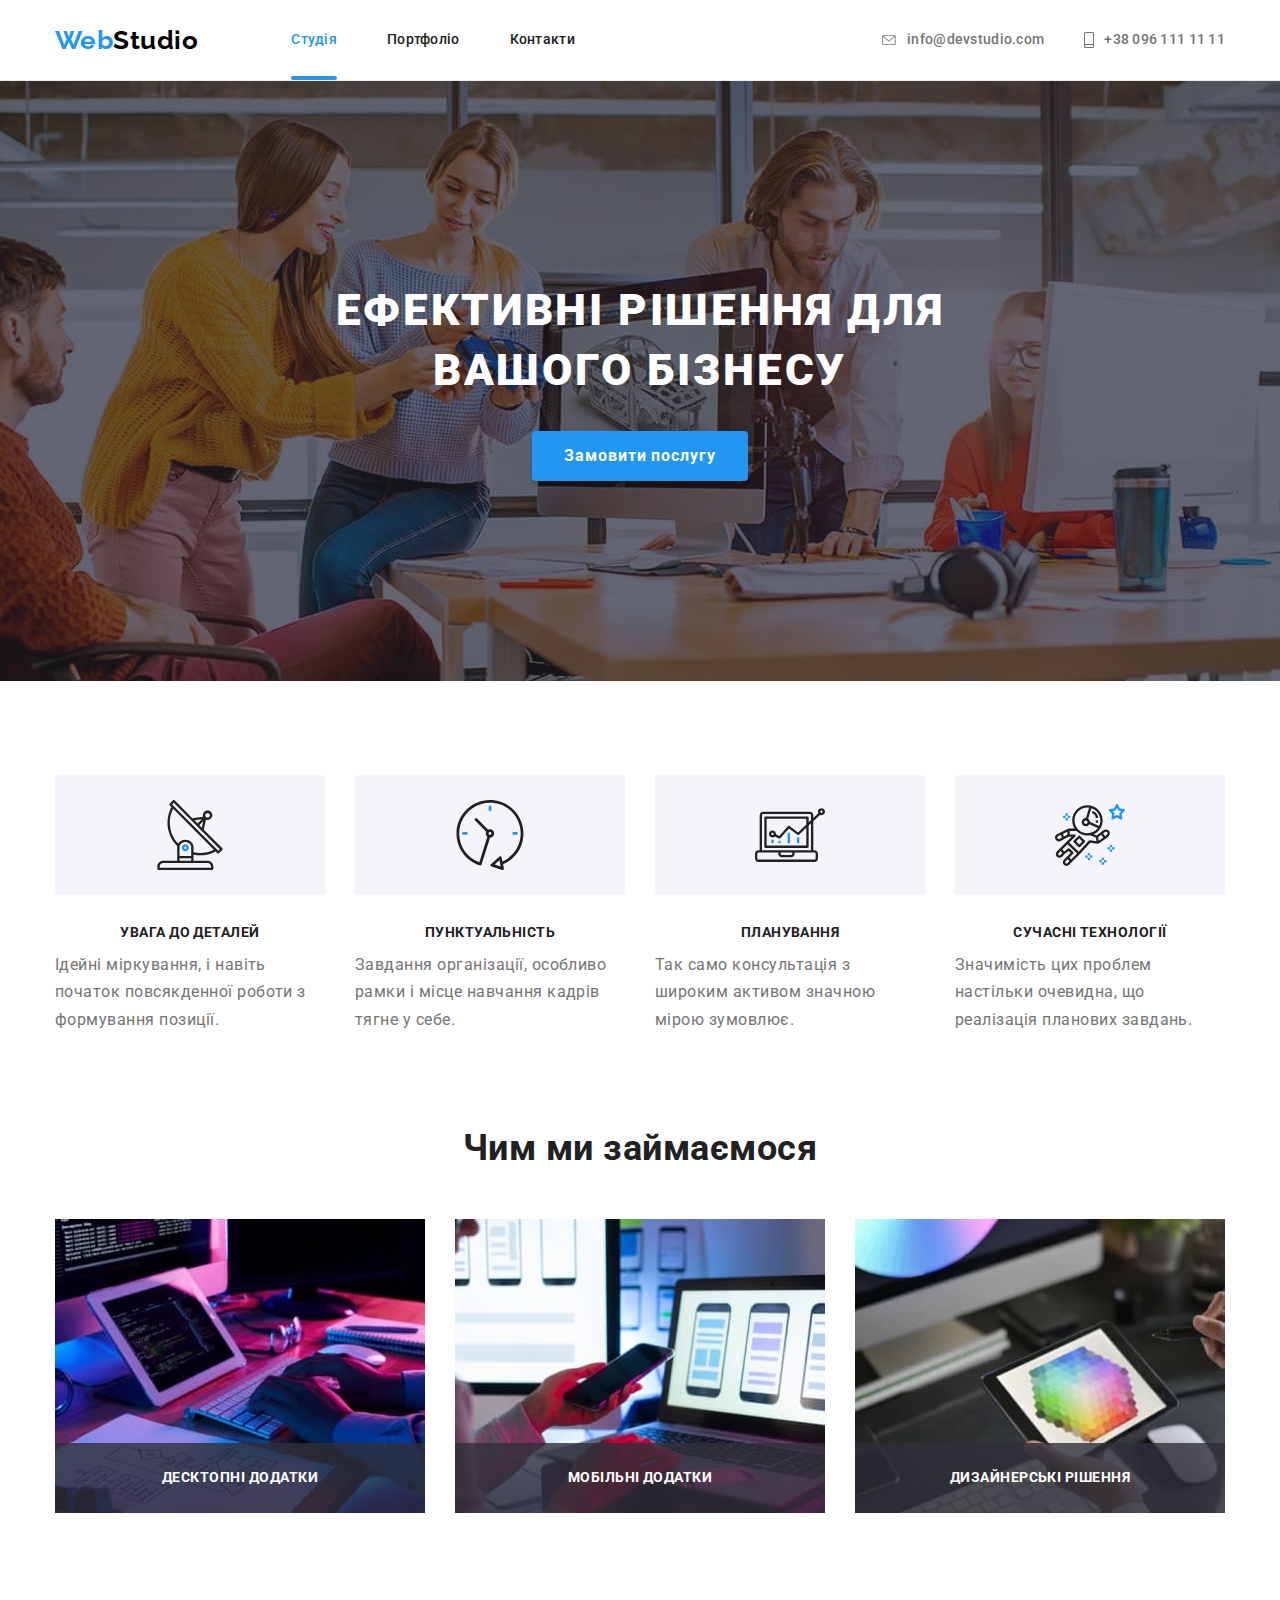
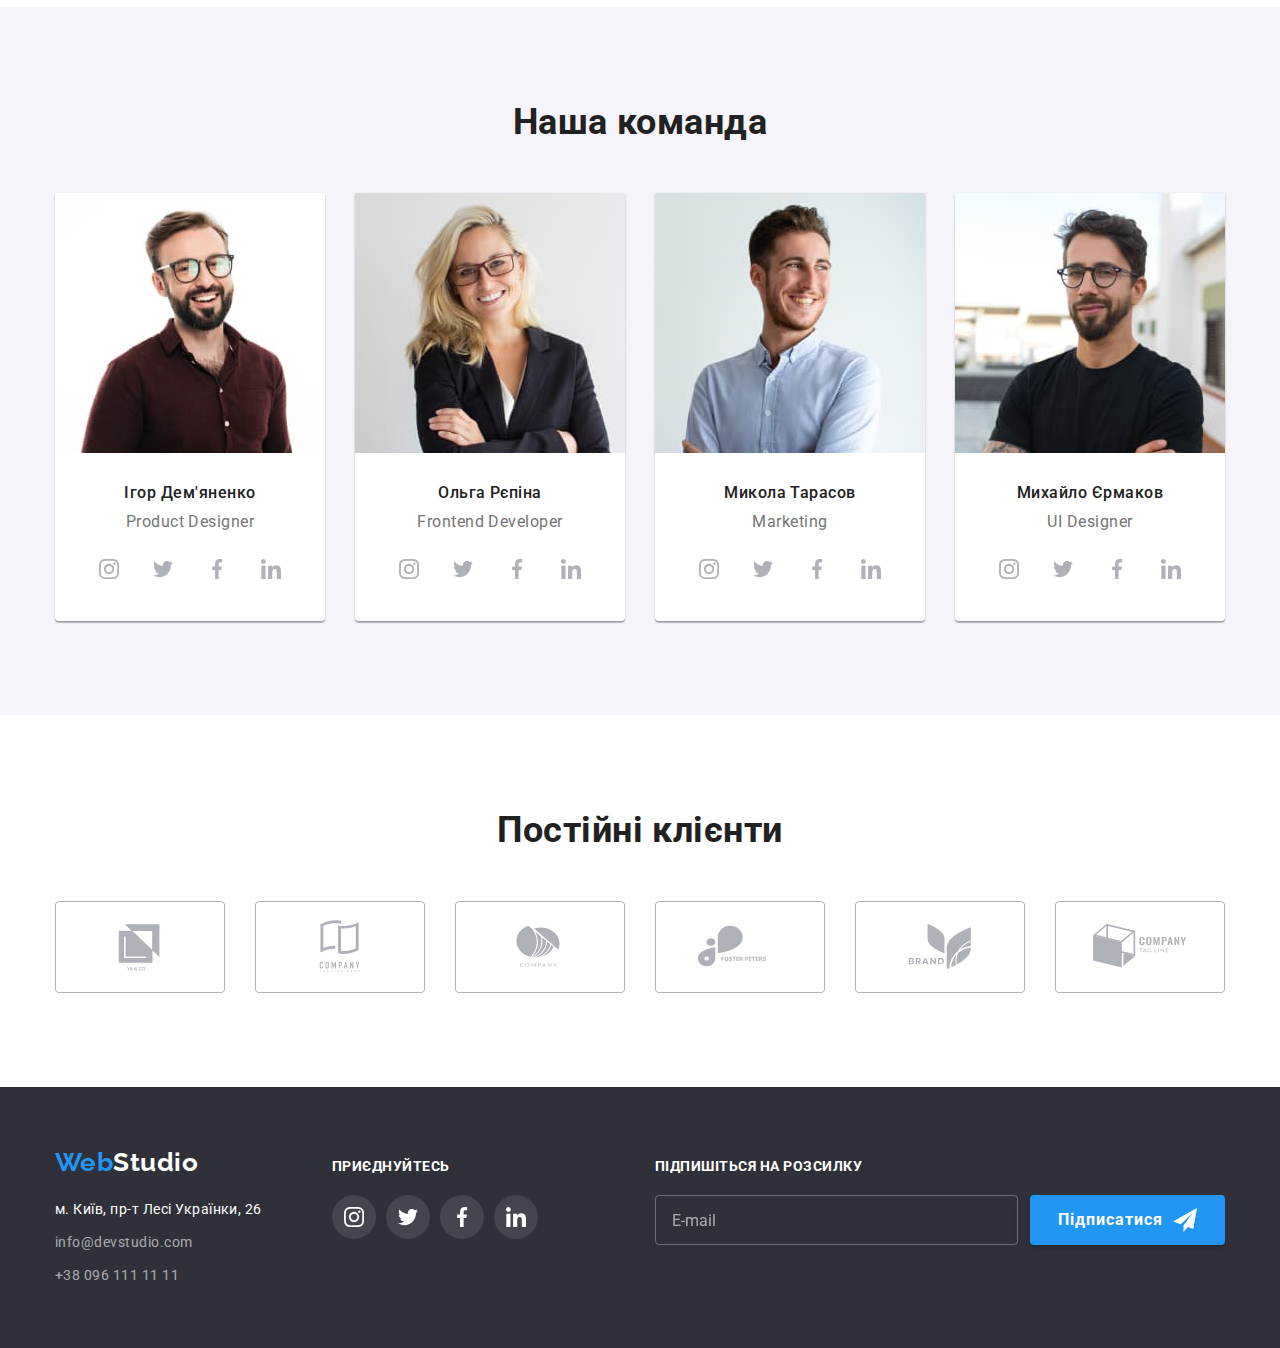
==== index.html @ 209f8ffb "ready" ====
<!DOCTYPE html>
<html lang="uk">

<head>
  <meta charset="UTF-8" />
  <meta http-equiv="X-UA-Compatible" content="IE=edge" />
  <meta name="viewport" content="width=device-width, initial-scale=1.0" />
  <title>WebStudio</title>
  <link rel="preconnect" href="https://fonts.googleapis.com" />
  <link rel="preconnect" href="https://fonts.gstatic.com" crossorigin />
  <link href="https://fonts.googleapis.com/css2?family=Raleway:wght@700&family=Roboto:wght@400;500;700;900&display=swap"
    rel="stylesheet" />
  <link rel="stylesheet" href="https://cdn.jsdelivr.net/npm/modern-normalize@1.1.0/modern-normalize.min.css" />
  <link rel="stylesheet" href="./css/main.min.css" />
</head>

<body>
  <header>
    <div class="header container">
      <nav class="nav">
        <a class="logo link" href="./index.html"><span class="logo-element">Web</span>Studio</a>
        <ul class="menu list">
          <li class="menu-item">
            <a class="menu-element link active" href="./index.html">Студія</a>
          </li>
          <li class="menu-item">
            <a class="menu-element link" href="./portfolio.html">Портфоліо</a>
          </li>
          <li class="menu-item"><a class="menu-element link" href="./">Контакти</a></li>
        </ul>
        <ul class="header-contacts list">
          <li class="header-contacts-item">
            <a class="header-contacts-element link" href="mailto:info@devstudio.com">
              <svg class="header-contacts-icon" width="16" height="10">
                <use href="./images/icons.svg#icon-envelope" width="16px" height="10px"></use>
              </svg>
              info@devstudio.com</a>
          </li>
          <li class="header-contacts-item">
            <a class="header-contacts-element link" href="tel:+380961111111">
              <svg class="header-contacts-icon" width="10" height="16">
                <use href="./images/icons.svg#icon-smartphone" width="10px" height="16px"></use>
              </svg>
              +38 096 111 11 11</a>
          </li>
        </ul>
      </nav>
      <button type="button" class="mobile-menu-open" data-menu-open>
        <svg class="mobile-menu-open__icon" width="40" height="40">
          <use href="./images/icons.svg#icon-burger"></use>
        </svg>
      </button>
    </div>
    <div class="mobile-menu" data-menu>
      <div class="container mobile-menu-container">
        <nav class="mobile-nav">
          <ul class="mobile-nav__list list">
            <li class="mobile-nav__item">
              <a class="mobile-nav__element link active" href="./index.html">Студія</a>
            </li>
            <li class="mobile-nav__item">
              <a class="mobile-nav__element link" href="./portfolio.html">Портфоліо</a>
            </li>
            <li class="mobile-nav__item">
              <a class="mobile-nav__element link" href="./">Контакти</a>
            </li>
          </ul>
        </nav>
        <div class="mobile-menu__wrapper">
          <ul class="mobile-menu-list list">
            <li class="mobile-menu-list__item">
              <ul class="mobile-menu-contacts list">
                <li class="mobile-menu-contacts__item">
                  <a class="mobile-menu-contacts__tel link" href="tel:+380961111111">+38 096 111 11 11</a>
                </li>
                <li class="mobile-menu-contacts__item">
                  <a class="mobile-menu-contacts__email link" href="mailto:info@devstudio.com">info@devstudio.com</a>
                </li>
              </ul>
            </li>
            <li class="mobile-menu-list__item">
              <ul class="mobile-menu-social list">
                <li class="mobile-menu-social__item">
                  <a class="mobile-menu-social__link link" href="./">Instagram</a>
                </li>
                <li class="mobile-menu-social__item">
                  <a class="mobile-menu-social__link link" href="./">Twitter</a>
                </li>
                <li class="mobile-menu-social__item">
                  <a class="mobile-menu-social__link link" href="./">Facebook</a>
                </li>
                <li class="mobile-menu-social__item">
                  <a class="mobile-menu-social__link link" href="./">LinkedIn</a>
                </li>
              </ul>
            </li>
          </ul>
        </div>

        <button class="mobile-menu__close-btn" data-menu-close>
          <svg class="mobile-menu__close-icon" width="18" height="18">
            <use href="./images/icons.svg#icon-modal-close"></use>
          </svg>
        </button>
      </div>
    </div>
  </header>
  <main>
    <!-- HERO -->
    <section>
      <div class="hero">
        <h1 class="hero-title">Ефективні рішення для вашого бізнесу</h1>
        <button class="hero-btn" type="button" data-modal-open>Замовити послугу</button>
      </div>
    </section>

    <!-- FEATURES -->
    <section class="section features">
      <div class="container">
        <h2 class="features-title visually-hidden">Особливості</h2>
        <ul class="features-list list">
          <li class="features-list-item">
            <div class="features-icon-wrapper">
              <svg class="features-icon" width="70" height="70">
                <use href="./images/icons.svg#icon-antenna"></use>
              </svg>
            </div>
            <h3 class="features-description-title">УВАГА ДО ДЕТАЛЕЙ</h3>
            <p class="features-description">
              Ідейні міркування, і навіть початок повсякденної роботи з формування позиції.
            </p>
          </li>
          <li class="features-list-item">
            <div class="features-icon-wrapper">
              <svg class="features-icon" width="70" height="70">
                <use href="./images/icons.svg#icon-clock"></use>
              </svg>
            </div>
            <h3 class="features-description-title">ПУНКТУАЛЬНІСТЬ</h3>
            <p class="features-description">
              Завдання організації, особливо рамки і місце навчання кадрів тягне у себе.
            </p>
          </li>
          <li class="features-list-item">
            <div class="features-icon-wrapper">
              <svg class="features-icon" width="70" height="70">
                <use href="./images/icons.svg#icon-diagram"></use>
              </svg>
            </div>
            <h3 class="features-description-title">ПЛАНУВАННЯ</h3>
            <p class="features-description">
              Так само консультація з широким активом значною мірою зумовлює.
            </p>
          </li>
          <li class="features-list-item">
            <div class="features-icon-wrapper">
              <svg class="features-icon" width="70" height="70">
                <use href="./images/icons.svg#icon-astronaut"></use>
              </svg>
            </div>
            <h3 class="features-description-title">СУЧАСНІ ТЕХНОЛОГІЇ</h3>
            <p class="features-description">
              Значимість цих проблем настільки очевидна, що реалізація планових завдань.
            </p>
          </li>
        </ul>
      </div>
    </section>

    <!-- WORK -->
    <section class="section work">
      <div class="container">
        <h2 class="work-title title">Чим ми займаємося</h2>
        <ul class="work-list list">
          <li class="work-list-item">
            <picture>
              <source srcset="./images/work/work1.jpg 1x, ./images/work/work1@2x.jpg 2x" media="(min-width: 1200px)" />
              <img class="work-list-img" src="./images/work/work1.jpg" alt="Десктопні додатки" width="370"
                height="294" />
            </picture>
            <p class="work-list-description">Десктопні додатки</p>
          </li>
          <li class="work-list-item">
            <picture>
              <source srcset="./images/work/work2.jpg 1x, ./images/work/work2@2x.jpg 2x" media="(min-width: 1200px)" />
              <img class="work-list-img" src="./images/work/work2.jpg" alt="Мобільні додатки" width="370"
                height="294" />
            </picture>
            <p class="work-list-description">Мобільні додатки</p>
          </li>
          <li class="work-list-item">
            <picture>
              <source srcset="./images/work/work3.jpg 1x, ./images/work/work3@2x.jpg 2x" media="(min-width: 1200px)" />
              <img class="work-list-img" src="./images/work/work3.jpg" alt="Дизайнерські рішення" width="370"
                height="294" />
            </picture>
            <p class="work-list-description">Дизайнерські рішення</p>
          </li>
        </ul>
      </div>
    </section>

    <!-- TEAM -->
    <section class="section team">
      <div class="container">
        <h2 class="team-title title">Наша команда</h2>
        <ul class="team-list list">
          <li class="team-member">
            <picture>
              <source srcset="
                    ./images/team/demyanenko-desktop.jpg    1x,
                    ./images/team/demyanenko-desktop@2x.jpg 2x
                  " media="(min-width: 1200px)" />
              <source srcset="
                    ./images/team/demyanenko-tablet.jpg    1x,
                    ./images/team/demyanenko-tablet@2x.jpg 2x
                  " media="(min-width: 768px)" />
              <source srcset="
                    ./images/team/demyanenko-mobile@2x.jpg 2x,
                    ./images/team/demyanenko-mobile.jpg    1x
                  " media="(max-width: 767px)" />
              <img class="team-member-photo" src="./images/team/demyanenko-mobile.jpg"
                src="./images/team/demyanenko-desktop.jpg" alt="Ігор Дем'яненко" />
            </picture>
            <h3 class="team-member-name">Ігор Дем'яненко</h3>
            <p class="team-member-position" lang="en">Product Designer</p>
            <ul class="social-list list">
              <li class="social-list-item">
                <a href="" class="social-list-link">
                  <svg class="social-list-icon" width="20" height="20">
                    <use href="./images/icons.svg#icon-instagram"></use>
                  </svg>
                </a>
              </li>
              <li class="social-list-item">
                <a href="" class="social-list-link">
                  <svg class="social-list-icon" width="20" height="20">
                    <use href="./images/icons.svg#icon-twitter"></use>
                  </svg>
                </a>
              </li>
              <li class="social-list-item">
                <a href="" class="social-list-link">
                  <svg class="social-list-icon" width="20" height="20">
                    <use href="./images/icons.svg#icon-facebook"></use>
                  </svg>
                </a>
              </li>
              <li class="social-list-item">
                <a href="" class="social-list-link">
                  <svg class="social-list-icon" width="20" height="20">
                    <use href="./images/icons.svg#icon-linkedin"></use>
                  </svg>
                </a>
              </li>
            </ul>
          </li>
          <li class="team-member">
            <picture>
              <source srcset="
                    ./images/team/repina-desktop.jpg    1x,
                    ./images/team/repina-desktop@2x.jpg 2x
                  " media="(min-width: 1200px)" />
              <source srcset="./images/team/repina-tablet.jpg 1x, ./images/team/repina-tablet@2x.jpg 2x"
                media="(min-width: 768px)" />
              <source srcset="./images/team/repina-mobile@2x.jpg 2x, ./images/team/repina-mobile.jpg 1x"
                media="(max-width: 767px)" />
              <img class="team-member-photo" src="./images/team/repina-mobile.jpg" alt="Ольга Рєпіна" />
            </picture>
            <h3 class="team-member-name">Ольга Рєпіна</h3>
            <p class="team-member-position" lang="en">Frontend Developer</p>
            <ul class="social-list list">
              <li class="social-list-item">
                <a href="" class="social-list-link">
                  <svg class="social-list-icon" width="20" height="20">
                    <use href="./images/icons.svg#icon-instagram"></use>
                  </svg>
                </a>
              </li>
              <li class="social-list-item">
                <a href="" class="social-list-link">
                  <svg class="social-list-icon" width="20" height="20">
                    <use href="./images/icons.svg#icon-twitter"></use>
                  </svg>
                </a>
              </li>
              <li class="social-list-item">
                <a href="" class="social-list-link">
                  <svg class="social-list-icon" width="20" height="20">
                    <use href="./images/icons.svg#icon-facebook"></use>
                  </svg>
                </a>
              </li>
              <li class="social-list-item">
                <a href="" class="social-list-link">
                  <svg class="social-list-icon" width="20" height="20">
                    <use href="./images/icons.svg#icon-linkedin"></use>
                  </svg>
                </a>
              </li>
            </ul>
          </li>
          <li class="team-member">
            <picture>
              <source srcset="
                    ./images/team/tarasov-desktop.jpg    1x,
                    ./images/team/tarasov-desktop@2x.jpg 2x
                  " media="(min-width: 1200px)" />
              <source srcset="
                    ./images/team/tarasov-tablet.jpg    1x,
                    ./images/team/tarasov-tablet@2x.jpg 2x
                  " media="(min-width: 768px)" />
              <source srcset="
                    ./images/team/tarasov-mobile@2x.jpg 2x,
                    ./images/team/tarasov-mobile.jpg    1x
                  " media="(max-width: 767px)" />
              <img class="team-member-photo" src="./images/team/tarasov-mobile.jpg" alt="Микола Тарасов" />
            </picture>

            <h3 class="team-member-name">Микола Тарасов</h3>
            <p class="team-member-position" lang="en">Marketing</p>
            <ul class="social-list list">
              <li class="social-list-item">
                <a href="" class="social-list-link">
                  <svg class="social-list-icon" width="20" height="20">
                    <use href="./images/icons.svg#icon-instagram"></use>
                  </svg>
                </a>
              </li>
              <li class="social-list-item">
                <a href="" class="social-list-link">
                  <svg class="social-list-icon" width="20" height="20">
                    <use href="./images/icons.svg#icon-twitter"></use>
                  </svg>
                </a>
              </li>
              <li class="social-list-item">
                <a href="" class="social-list-link">
                  <svg class="social-list-icon" width="20" height="20">
                    <use href="./images/icons.svg#icon-facebook"></use>
                  </svg>
                </a>
              </li>
              <li class="social-list-item">
                <a href="" class="social-list-link">
                  <svg class="social-list-icon" width="20" height="20">
                    <use href="./images/icons.svg#icon-linkedin"></use>
                  </svg>
                </a>
              </li>
            </ul>
          </li>
          <li class="team-member">
            <picture>
              <source srcset="
                    ./images/team/ermakov-desktop.jpg    1x,
                    ./images/team/ermakov-desktop@2x.jpg 2x
                  " media="(min-width: 1200px)" />
              <source srcset="
                    ./images/team/ermakov-tablet.jpg    1x,
                    ./images/team/ermakov-tablet@2x.jpg 2x
                  " media="(min-width: 768px)" />
              <source srcset="
                    ./images/team/ermakov-mobile@2x.jpg 2x,
                    ./images/team/ermakov-mobile.jpg    1x
                  " media="(max-width: 767px)" />
              <img class="team-member-photo" src="./images/team/ermakov-mobile.jpg" alt="Михайло Єрмаков" />
            </picture>
            <h3 class="team-member-name">Михайло Єрмаков</h3>
            <p class="team-member-position" lang="en">UI Designer</p>
            <ul class="social-list list">
              <li class="social-list-item">
                <a href="" class="social-list-link">
                  <svg class="social-list-icon" width="20" height="20">
                    <use href="./images/icons.svg#icon-instagram"></use>
                  </svg>
                </a>
              </li>
              <li class="social-list-item">
                <a href="" class="social-list-link">
                  <svg class="social-list-icon" width="20" height="20">
                    <use href="./images/icons.svg#icon-twitter"></use>
                  </svg>
                </a>
              </li>
              <li class="social-list-item">
                <a href="" class="social-list-link">
                  <svg class="social-list-icon" width="20" height="20">
                    <use href="./images/icons.svg#icon-facebook"></use>
                  </svg>
                </a>
              </li>
              <li class="social-list-item">
                <a href="" class="social-list-link">
                  <svg class="social-list-icon" width="20" height="20">
                    <use href="./images/icons.svg#icon-linkedin"></use>
                  </svg>
                </a>
              </li>
            </ul>
          </li>
        </ul>
      </div>
    </section>

    <!-- CLIENTS -->
    <section class="section">
      <div class="container">
        <h2 class="clients-title title">Постійні клієнти</h2>
        <ul class="clients-list list">
          <li class="clients-item">
            <a href="" class="client-link">
              <svg class="client-icon" width="106" height="60">
                <use href="./images/icons.svg#icon-logoi"></use>
              </svg>
            </a>
          </li>
          <li class="clients-item">
            <a href="" class="client-link">
              <svg class="client-icon" width="106" height="60">
                <use href="./images/icons.svg#icon-logoii"></use>
              </svg>
            </a>
          </li>
          <li class="clients-item">
            <a href="" class="client-link">
              <svg class="client-icon" width="106" height="60">
                <use href="./images/icons.svg#icon-logoiii"></use>
              </svg>
            </a>
          </li>
          <li class="clients-item">
            <a href="" class="client-link">
              <svg class="client-icon" width="106" height="60">
                <use href="./images/icons.svg#icon-logoiv"></use>
              </svg>
            </a>
          </li>
          <li class="clients-item">
            <a href="" class="client-link">
              <svg class="client-icon" width="106" height="60">
                <use href="./images/icons.svg#icon-logov"></use>
              </svg>
            </a>
          </li>
          <li class="clients-item">
            <a href="" class="client-link">
              <svg class="client-icon" width="106" height="60">
                <use href="./images/icons.svg#icon-logovi"></use>
              </svg>
            </a>
          </li>
        </ul>
      </div>
    </section>
  </main>
  <footer>
    <div class="container footer">
      <div class="footer-adress">
        <a class="footer-logo logo link" href="./index.html"><span class="logo-element">Web</span>Studio</a>
        <address>
          <div class="address">
            <p class="address-text">м. Київ, пр-т Лесі Українки, 26</p>
            <a class="footer-contacts-element link" href="mailto:info@devstudio.com">info@devstudio.com</a>
            <a class="footer-contacts-element link" href="tel:+380961111111">+38 096 111 11 11</a>
          </div>
        </address>
      </div>
      <div class="footer-social">
        <h3 class="footer-element-title">приєднуйтесь</h3>
        <ul class="social-list list">
          <li class="social-list-item">
            <a href="" class="social-list-link">
              <svg class="social-list-icon" width="20" height="20">
                <use href="./images/icons.svg#icon-instagram"></use>
              </svg>
            </a>
          </li>
          <li class="social-list-item">
            <a href="" class="social-list-link">
              <svg class="social-list-icon" width="20" height="20">
                <use href="./images/icons.svg#icon-twitter"></use>
              </svg>
            </a>
          </li>
          <li class="social-list-item">
            <a href="" class="social-list-link">
              <svg class="social-list-icon" width="20" height="20">
                <use href="./images/icons.svg#icon-facebook"></use>
              </svg>
            </a>
          </li>
          <li class="social-list-item">
            <a href="" class="social-list-link">
              <svg class="social-list-icon" width="20" height="20">
                <use href="./images/icons.svg#icon-linkedin"></use>
              </svg>
            </a>
          </li>
        </ul>
      </div>

      <div class="footer-subscribe">
        <p class="subscribe-email-desc">Підпишіться на розсилку</p>
        <form class="subscribe">
          <input type="email" name="subscribe-email" class="subscribe-input" placeholder="E-mail" />
          <button class="subscribe-btn" type="submit">
            Підписатися
            <svg class="subscribe-icon" width="24" height="24">
              <use href="./images/icons.svg#icon-send"></use>
            </svg>
          </button>
        </form>
      </div>
    </div>
  </footer>

  <div class="backdrop is-hidden" data-modal>
    <div class="modal">
      <p class="modal-form-desc">Залиште свої дані, ми вам передзвонимо</p>
      <form class="modal-form">
        <label class="modal-form-field">
          <span class="modal-form-input-desc">Ім'я</span>
          <span class="modal-form-input-wrapper">
            <input type="text" name="name" class="modal-form-input" required />
            <svg class="modal-form-input-icon" width="18" height="18">
              <use href="./images/icons.svg#icon-person-modal"></use>
            </svg>
          </span>
        </label>
        <label class="modal-form-field">
          <span class="modal-form-input-desc">Телефон</span>
          <span class="modal-form-input-wrapper">
            <input type="tel" name="phone" class="modal-form-input" required />
            <svg class="modal-form-input-icon" width="18" height="18">
              <use href="./images/icons.svg#icon-phone-modal"></use>
            </svg>
          </span>
        </label>
        <label class="modal-form-field">
          <span class="modal-form-input-desc">Пошта</span>
          <span class="modal-form-input-wrapper">
            <input type="email" name="email" class="modal-form-input" required />
            <svg class="modal-form-input-icon" width="18" height="18">
              <use href="./images/icons.svg#icon-email-modal"></use>
            </svg>
          </span>
        </label>
        <label class="modal-form-field">
          <span class="modal-form-input-desc">Коментар</span>
          <textarea name="comment" class="modal-form-comment" placeholder="Введіть текст"></textarea>
        </label>
        <input id="user-policy" type="checkbox" class="modal-form-check visually-hidden" />
        <label for="user-policy" class="modal-form-check-desc">
          Погоджуюся з розсилкою та приймаю&nbsp;
          <a href="" class="modal-form-check-agr">Умови договору</a>
        </label>
        <button class="modal-form-btn">Відправити</button>
      </form>
      <button type="button" class="modal-close-btn" data-modal-close>
        <svg class="modal-close-btn-item" width="18" height="18">
          <use href="./images/icons.svg#icon-modal-close"></use>
        </svg>
      </button>
    </div>
  </div>

  <script src="./js/modal.js"></script>
  <script src="./js/mobile-menu.js"></script>
</body>

</html>
---- css/main.min.css ----
:root{--primary-text-color: #757575;--secondary-text-color: #212121;--primary-white-color: #ffffff;--accent-color: #2196f3;--primary-font-family: "Roboto", sans-serif;--secondary-font-family: "Raleway", sans-serif;--primary-icon-color: #afb1b8;--transition-dur-and-func: 250ms cubic-bezier(0.4, 0, 0.2, 1)}.visually-hidden{position:absolute;width:1px;height:1px;margin:-1px;border:0;padding:0;white-space:nowrap;clip-path:inset(100%);clip:rect(0 0 0 0);overflow:hidden}h1,h2,h3,p{margin:0}ol,ul{margin-top:0;margin-left:0;padding-left:0}img{display:block}body{font-family:var(--primary-font-family);font-weight:400;letter-spacing:.03em;color:var(--primary-text-color)}.list{padding:0;margin:0;list-style:none}.link{text-decoration:none;transition:color var(--transition-dur-and-func)}.link:hover,.link:focus{color:var(--accent-color)}.section{padding-top:60px;padding-bottom:60px}@media screen and (min-width: 1200px){.section{padding-top:94px;padding-bottom:94px}}.container{padding-left:15px;padding-right:15px;margin-right:auto;margin-left:auto}@media screen and (min-width: 480px){.container{max-width:480px}}@media screen and (min-width: 768px){.container{max-width:768px}}@media screen and (min-width: 1200px){.container{max-width:1200px}}.title{margin-bottom:30px;font-weight:700;font-size:28px;line-height:1.18;text-align:center;color:var(--secondary-text-color)}@media screen and (min-width: 1200px){.title{margin-bottom:50px;font-size:36px;line-height:1.17}}.logo{font-family:var(--secondary-font-family);font-weight:700;font-size:24px;line-height:1.17;color:#000}@media screen and (min-width: 768px){.logo{margin-right:87px}}@media screen and (min-width: 1200px){.logo{margin-right:93px;padding-top:24px;padding-bottom:24px;font-size:26px;line-height:1.19;color:#000}}.mobile-menu{position:fixed;top:0;left:0;width:100%;height:100%;z-index:998;background-color:var(--primary-white-color);opacity:0;visibility:hidden;pointer-events:none;transition:opacity var(--transition-dur-and-func),visibility var(--transition-dur-and-func)}.mobile-menu.is-open{opacity:1;visibility:visible;pointer-events:auto}.mobile-menu-container{position:relative;max-width:480px;height:100%;padding:48px 25px;display:flex;flex-direction:column;justify-content:space-between}.mobile-menu__close-btn{position:absolute;top:10px;right:15px;background-color:rgba(0,0,0,0);border:none;padding:0;line-height:0;height:40px;width:40px}.mobile-nav__element{font-weight:500;font-size:40px;line-height:1.18;text-align:center;letter-spacing:.02em;color:var(--secondary-text-color)}.mobile-nav__element.active{color:var(--accent-color)}.mobile-nav__item{margin-bottom:32px}.mobile-menu-contacts__item{margin-bottom:32px}.mobile-menu-contacts__item:last-child{margin-bottom:64px}.mobile-menu-contacts__tel{font-weight:500;font-size:34px;line-height:1.33;letter-spacing:.02em;color:var(--accent-color)}.mobile-menu-contacts__email{font-weight:500;font-size:24px;line-height:1.67;letter-spacing:.02em;color:var(--primary-text-color)}.mobile-menu-social{display:flex;flex-wrap:wrap;gap:10px}.mobile-menu-social__item:not(:first-child)::before{content:"";height:22px;border:1px solid rgba(33,33,33,.2);margin-right:10px}.mobile-menu-social__link{font-weight:500;font-size:18px;line-height:1.22;letter-spacing:.02em;color:var(--accent-color)}header{border-bottom:1px solid #ececec}.logo-element{color:var(--accent-color)}.header{height:60px;display:flex;justify-content:space-between;align-items:center}.menu{display:none}.header-contacts{display:none}.mobile-menu-open{background-color:rgba(0,0,0,0);border:none;padding:0;line-height:0}.menu-element.active{color:var(--accent-color)}@media screen and (min-width: 768px){.header{height:80px}.mobile-menu-open{display:none}.nav{display:flex;align-items:center}.menu{display:flex}.menu-item:not(:last-child){margin-right:50px}.menu-element{position:relative;display:block;padding-top:32px;padding-bottom:32px;font-weight:500;font-size:14px;line-height:1.14;letter-spacing:.02em;color:var(--secondary-text-color)}.active::after{position:absolute;bottom:0;display:block;content:"";width:100%;height:4px;border-radius:2px;background-color:var(--accent-color)}.header-contacts{display:flex;flex-direction:column;margin-left:90px;gap:10px}.header-contacts-element{display:flex;align-items:center;font-family:var(--primary-font-family);font-style:normal;font-weight:500;font-size:12px;line-height:1.17;letter-spacing:.02em;color:var(--primary-text-color)}.header-contacts-icon{display:inline-block;fill:currentColor;margin-right:8px}}@media screen and (min-width: 1200px){.header{display:block}.header-contacts{flex-direction:row;margin-left:auto}.header-contacts-item:last-child{margin-left:30px}.header-contacts-element{padding-top:32px;padding-bottom:32px;font-family:var(--primary-font-family);font-size:14px;line-height:1.14}.header-contacts-icon{margin-right:10px}}.hero{max-width:100%;max-height:400px;margin-left:auto;margin-right:auto;text-align:center;align-items:center;padding-top:118px;padding-bottom:118px;background-position:center;background-size:cover;background-color:#c4c4c4;background-image:linear-gradient(rgba(47, 48, 58, 0.4), rgba(47, 48, 58, 0.4)),url(../images/hero-mobile.jpg)}@media screen and (min-device-pixel-ratio: 2)and (max-width: 767px),screen and (min-resolution: 192dpi)and (max-width: 767px),screen and (min-resolution: 2dppx)and (max-width: 767px){.hero{background-image:linear-gradient(rgba(47, 48, 58, 0.4), rgba(47, 48, 58, 0.4)),url(../images/hero-mobile@2x.jpg)}}.hero-title{display:block;max-width:360px;height:84px;margin-left:auto;margin-right:auto;margin-bottom:30px;font-weight:900;font-size:26px;line-height:1.61;text-align:center;letter-spacing:.06em;text-transform:uppercase;color:var(--primary-white-color)}.hero-btn{padding:10px 24px;height:50px;min-width:200px;background-color:var(--accent-color);box-shadow:0px 4px 4px rgba(0,0,0,.15);border-radius:4px;font-family:var(--primary-font-family);font-weight:700;font-size:16px;line-height:1.88;color:var(--primary-white-color);letter-spacing:.06em;cursor:pointer;border:rgba(0,0,0,0);transition:background-color var(--transition-dur-and-func)}.hero-btn:hover,.hero-btn:focus{background-color:#188ce8}@media screen and (min-width: 768px){.hero{max-width:768px;background-image:linear-gradient(rgba(47, 48, 58, 0.4), rgba(47, 48, 58, 0.4)),url(../images/hero-tablet.jpg)}.hero-title{max-width:360px;height:84px}}@media screen and (min-device-pixel-ratio: 2)and (min-width: 768px),screen and (min-resolution: 192dpi)and (min-width: 768px),screen and (min-resolution: 2dppx)and (min-width: 768px){.hero{background-image:linear-gradient(rgba(47, 48, 58, 0.4), rgba(47, 48, 58, 0.4)),url("/images/hero-tablet@2x.jpg")}}@media screen and (min-width: 1200px){.hero{max-width:1600px;max-height:600px;padding-top:200px;padding-bottom:200px;background-color:#c4c4c4;background-image:linear-gradient(rgba(47, 48, 58, 0.4), rgba(47, 48, 58, 0.4)),url("/images/hero-desktop.jpg")}.hero-title{max-width:696px;height:120px;font-size:44px;line-height:1.36}.hero-btn{padding:10px 32px;min-height:50px;min-width:216px;font-size:16px;line-height:1.88}}@media screen and (min-device-pixel-ratio: 2)and (min-width: 1200px),screen and (min-resolution: 192dpi)and (min-width: 1200px),screen and (min-resolution: 2dppx)and (min-width: 1200px){.hero{background-image:linear-gradient(rgba(47, 48, 58, 0.4), rgba(47, 48, 58, 0.4)),url("/images/hero-desktop@2x.jpg")}}.features-icon-wrapper{display:flex;align-items:center;justify-content:center;width:inherit;height:120px;margin-bottom:30px;border-radius:4px;background-color:#f5f4fa}.features-description-title{margin-bottom:10px;font-weight:700;font-size:14px;line-height:1.14;text-transform:uppercase;text-align:center;color:var(--secondary-text-color)}.features-description{line-height:1.71;margin-bottom:30px}@media screen and (min-width: 768px){.features-list{display:flex;flex-wrap:wrap;gap:30px}.features-list-item{width:354px}.features-description{line-height:1.71;margin-bottom:0px}}@media screen and (min-width: 1200px){.features-list-item{width:270px}}.work{display:none}@media screen and (min-width: 1200px){.work{display:block;padding-top:0}.work-list{display:flex;gap:30px}.work-list-item{position:relative;display:block}.work-list-description{position:absolute;bottom:0;width:100%;height:70px;padding-top:27px;padding-bottom:27px;font-weight:700;font-size:14px;line-height:1.14;text-align:center;text-transform:uppercase;color:var(--primary-white-color);background-color:rgba(47,48,58,.8)}}.team{background-color:#f5f4fa}.team-member{margin-bottom:30px;background-color:var(--primary-white-color);box-shadow:0px 1px 3px rgba(0,0,0,.12),0px 1px 1px rgba(0,0,0,.14),0px 2px 1px rgba(0,0,0,.2);border-radius:0px 0px 4px 4px}.team-member-photo{max-width:100%;margin-bottom:30px;margin-left:auto;margin-right:auto}.team-member-name{margin-bottom:10px;font-weight:500;font-size:16px;line-height:1.19;text-align:center;color:var(--secondary-text-color)}.team-member-position{font-size:16px;line-height:1.19;text-align:center;margin-bottom:16px}.social-list{display:flex;gap:10px;justify-content:center;padding-bottom:24px}.social-list-item{width:44px;height:44px}.social-list-link{display:flex;width:inherit;height:inherit;justify-content:center;align-items:center;border-radius:50%;fill:var(--primary-icon-color);transition:background-color var(--transition-dur-and-func),fill var(--transition-dur-and-func)}.social-list-link:hover,.social-list-link:focus{background-color:var(--accent-color);fill:var(--primary-white-color)}@media screen and (min-width: 768px){.team-list{display:flex;flex-wrap:wrap;gap:30px}.team-member{margin-bottom:0}}@media screen and (min-width: 1200px){.social-list{padding-bottom:30px}.team-list{flex-wrap:wrap}}.clients-list{display:flex;flex-wrap:wrap;justify-content:center;gap:30px}.clients-item{width:calc((100% - 60px)/2);height:92px}.client-link{display:flex;width:100%;height:100%;justify-content:center;align-items:center;border:1px solid var(--primary-icon-color);border-radius:4px;fill:var(--primary-icon-color);transition:border-color var(--transition-dur-and-func),fill var(--transition-dur-and-func)}.client-link:hover,.client-link:focus{border:1px solid var(--accent-color);fill:var(--accent-color)}@media screen and (min-width: 768px){.clients-item{width:226px}}@media screen and (min-width: 1200px){.clients-item{width:170px}.clients-list{flex-wrap:nowrap}}.filter-list{display:flex;flex-wrap:wrap;justify-content:flex-start;margin-bottom:40px}.filter-btn{padding:6px 22px;margin-right:8px;margin-bottom:15px;border:rgba(0,0,0,0);background-color:#f5f4fa;border-radius:4px;font-family:var(--primary-font-family);font-style:normal;font-weight:500;font-size:16px;line-height:1.62;text-align:center;letter-spacing:.03em;color:var(--secondary-text-color);cursor:pointer;transition:background-color var(--transition-dur-and-func),box-shadow var(--transition-dur-and-func),color var(--transition-dur-and-func)}.filter-btn:hover,.filter-btn:focus{background-color:var(--accent-color);box-shadow:0px 3px 1px rgba(0,0,0,.1),0px 1px 2px rgba(0,0,0,.08),0px 2px 2px rgba(0,0,0,.12);color:var(--primary-white-color)}.projects-list-item{margin-bottom:30px;max-width:100%}.project-link{transition:box-shadow var(--transition-dur-and-func)}.project-link:hover{box-shadow:0px 1px 1px rgba(0,0,0,.12),0px 4px 4px rgba(0,0,0,.06),1px 4px 6px rgba(0,0,0,.16)}.project-img{max-width:100%}.project-img-wrapper{position:relative;overflow-y:hidden}.project-overlay{display:block;position:absolute;left:0;top:0;transform:translate(0, 100%);width:100%;height:100%;padding:63px 24px;font-size:18px;line-height:1.56;color:var(--primary-white-color);background-color:rgba(33,150,243,.9);transition:transform var(--transition-dur-and-func)}.project-link:hover .project-overlay,.project-link:focus .project-overlay{transform:translate(0, 0)}.project-info{padding:20px 24px;background-color:var(--primary-white-color);border:1px solid #eee}.project-title{margin-bottom:4px;font-weight:700;font-size:18px;line-height:2;letter-spacing:.06em;color:var(--secondary-text-color)}.project-description{font-size:16px;line-height:1.88;color:var(--primary-text-color)}@media screen and (min-width: 768px){.filter-list{justify-content:center}.projects-list{display:flex;flex-wrap:wrap;gap:30px}.projects-list-item{display:flex;margin-bottom:0;max-width:354px}.project-link{display:flex;flex-direction:column;flex-grow:1}.project-info{flex-grow:1}}@media screen and (min-width: 1200px){.projects-list-item{max-width:370px}}footer{background-color:#2f303a}.footer{padding-top:60px;padding-bottom:60px;display:flex;max-width:480px;flex-direction:column;text-align:center}.footer-adress{margin-bottom:60px}.footer-logo{display:block;padding-top:0;padding-bottom:0;margin-bottom:20px;color:var(--primary-white-color);margin-left:auto;margin-right:auto}.address-text{display:block;margin-bottom:8px;font-style:normal;font-size:14px;line-height:1.71;color:var(--primary-white-color)}.footer-contacts-element{display:block;font-style:normal;font-size:14px;line-height:1.71;color:rgba(255,255,255,.6)}.footer-contacts-element:not(:last-child){margin-bottom:8px}.footer-element-title{margin-bottom:20px;font-weight:700;font-size:14px;line-height:1.14;text-transform:uppercase;color:var(--primary-white-color)}.footer-social{margin-bottom:60px}.footer .social-list-link{display:flex;width:inherit;height:inherit;justify-content:center;align-items:center;border-radius:50%;fill:var(--primary-white-color);background-color:rgba(255,255,255,.1)}.footer .social-list-link:hover,.footer .social-list-link:focus{background-color:var(--accent-color);fill:var(--primary-white-color)}.footer-subscribe{display:flex;flex-direction:column}.subscribe-email-desc{padding-top:12px;margin-bottom:20px;font-weight:700;font-size:14px;line-height:1.14;text-transform:uppercase;color:var(--primary-white-color)}.subscribe{display:flex;flex-direction:column;justify-content:center;align-items:center}.subscribe-input{display:block;width:100%;height:50px;margin-bottom:20px;background:rgba(0,0,0,0);border:1px solid rgba(255,255,255,.3);filter:drop-shadow(0px 4px 4px rgba(0, 0, 0, 0.15));border-radius:4px;padding-left:16px;font-size:16px;line-height:1.25;color:var(--primary-white-color)}.subscribe-input::placeholder{font-size:16px;line-height:1.25;color:rgba(255,255,255,.6)}.subscribe-btn{display:flex;gap:10px;align-items:center;text-align:center;width:200px;height:50px;padding:10px 28px;background-color:var(--accent-color);box-shadow:0px 4px 4px rgba(0,0,0,.15);border-radius:4px;font-family:var(--primary-font-family);font-weight:700;font-size:16px;line-height:1.88;border:rgba(0,0,0,0);color:var(--primary-white-color);letter-spacing:.06em;cursor:pointer;transition:background-color var(--transition-dur-and-func)}.subscribe-btn:hover,.subscribe-btn:focus{background-color:#188ce8}.subscribe-icon{fill:var(--primary-white-color)}@media screen and (min-width: 768px){.footer{max-width:768px;display:flex;flex-direction:row;flex-wrap:wrap;justify-content:space-around;align-items:center}.subscribe-input{width:450px}}@media screen and (min-width: 1200px){.footer{max-width:1200px;flex-direction:row;flex-wrap:nowrap;align-items:flex-start;text-align:left}.footer-logo{margin-left:0}.footer-adress{display:flex;flex-direction:column;margin-right:70px;margin-bottom:0}.address-text{margin-bottom:9px}.footer-contacts-element:not(:last-child){margin-bottom:9px}.footer-element-title{padding-top:12px}.footer-social{margin-bottom:0px}.footer-subscribe{display:flex;flex-direction:column;width:570px;height:86px;margin-left:auto}.subscribe-email-desc{padding-top:12px;margin-bottom:20px;font-weight:700;font-size:14px;line-height:1.14;text-transform:uppercase;color:var(--primary-white-color)}.subscribe{display:flex;justify-content:flex-end;align-items:center;flex-direction:row;gap:12px}.subscribe-input{margin-bottom:0;min-width:358px;background:rgba(0,0,0,0);border:1px solid rgba(255,255,255,.3);filter:drop-shadow(0px 4px 4px rgba(0, 0, 0, 0.15));border-radius:4px;padding-left:16px;font-size:16px;line-height:1.25;color:var(--primary-white-color)}.subscribe-input::placeholder{font-size:16px;line-height:1.25;color:rgba(255,255,255,.6)}}.backdrop{position:fixed;z-index:999;top:0;left:0;width:100%;height:100%;background-color:rgba(0,0,0,.2);transition:opacity var(--transition-dur-and-func),visibility var(--transition-dur-and-func)}.backdrop.is-hidden{visibility:hidden;opacity:0;pointer-events:none}.modal{display:flex;flex-direction:column;position:absolute;top:50%;left:50%;transform:translate(-50%, -50%);width:100%;max-width:450px;height:609px;padding:40px;box-shadow:0px 1px 3px rgba(0,0,0,.12),0px 1px 1px rgba(0,0,0,.14),0px 2px 1px rgba(0,0,0,.2);border-radius:4px;background-color:var(--primary-white-color)}.modal-close-btn{display:flex;position:absolute;right:8px;top:8px;justify-content:center;align-items:center;width:30px;height:30px;padding:0;border-radius:50%;border:1px solid rgba(0,0,0,.1);background-color:var(--primary-white-color);cursor:pointer;transition:border-color var(--transition-dur-and-func)}.modal-close-btn:hover,.modal-close-btn:focus{border-color:var(--accent-color)}.modal-close-btn-item{fill:#000;transition:fill var(--transition-dur-and-func)}.modal-close-btn:hover .modal-close-btn-item,.modal-close-btn:focus .modal-close-btn-item{fill:var(--accent-color)}@media screen and (min-width: 1200px){.modal{max-width:528px;height:581px}}.modal-form-desc{margin-bottom:12px;font-weight:700;font-size:20px;line-height:1.15;text-align:center;color:var(--secondary-text-color)}.modal-form-input-desc{display:block;margin-bottom:4px;font-size:12px;line-height:1.17;letter-spacing:.01em}.modal-form-input-wrapper{display:block;position:relative;margin-bottom:10px}.modal-form-input{width:100%;height:40px;padding-left:42px;border:1px solid rgba(33,33,33,.2);border-radius:4px;font-size:16px;transition:border-color var(--transition-dur-and-func),outline var(--transition-dur-and-func)}.modal-form-input:focus{border-color:var(--accent-color);outline:none}.modal-form-input-icon{display:block;position:absolute;top:50%;left:12px;transform:translate(0, -50%);transition:fill var(--transition-dur-and-func)}.modal-form-input:focus+.modal-form-input-icon{fill:var(--accent-color)}.modal-form-comment{width:100%;height:120px;padding:12px 16px;margin-bottom:20px;resize:none;border:1px solid rgba(33,33,33,.2);border-radius:4px;font-size:16px;transition:border-color var(--transition-dur-and-func)}.modal-form-comment::placeholder{font-size:12px;line-height:1.67;letter-spacing:.01em;color:rgba(117,117,117,.5)}.modal-form-comment:focus{border-color:var(--accent-color);outline:none}.modal-form-check-desc{display:flex;justify-content:center;align-items:center;margin-bottom:30px;font-size:12px;line-height:1.71;text-align:center;cursor:pointer}.modal-form-check-desc::before{content:"";display:inline-block;width:16px;height:15px;margin-right:7px;border:1px solid var(--secondary-text-color);border-radius:2px;transition:border-color var(--transition-dur-and-func),background var(--transition-dur-and-func)}.modal-form-check:checked+.modal-form-check-desc::before{background:url(../images/check-modal.svg);background-size:contain;border-color:rgba(0,0,0,0);background-origin:border-box}.modal-form-check-agr{text-decoration-line:underline;color:var(--accent-color)}.modal-form-btn{display:flex;margin-left:auto;margin-right:auto;padding:10px 52px;min-height:50px;min-width:200px;background-color:var(--accent-color);box-shadow:0px 4px 4px rgba(0,0,0,.15);border-radius:4px;font-family:var(--primary-font-family);font-weight:700;font-size:16px;line-height:1.88;color:var(--primary-white-color);letter-spacing:.06em;cursor:pointer;border:rgba(0,0,0,0);transition:background-color var(--transition-dur-and-func)}.modal-form-btn:hover,.modal-form-btn:focus{background-color:#188ce8}@media screen and (min-width: 1200px){.modal{max-width:528px;height:581px}.modal-form-check-desc{font-size:14px}}/*# sourceMappingURL=main.min.css.map */
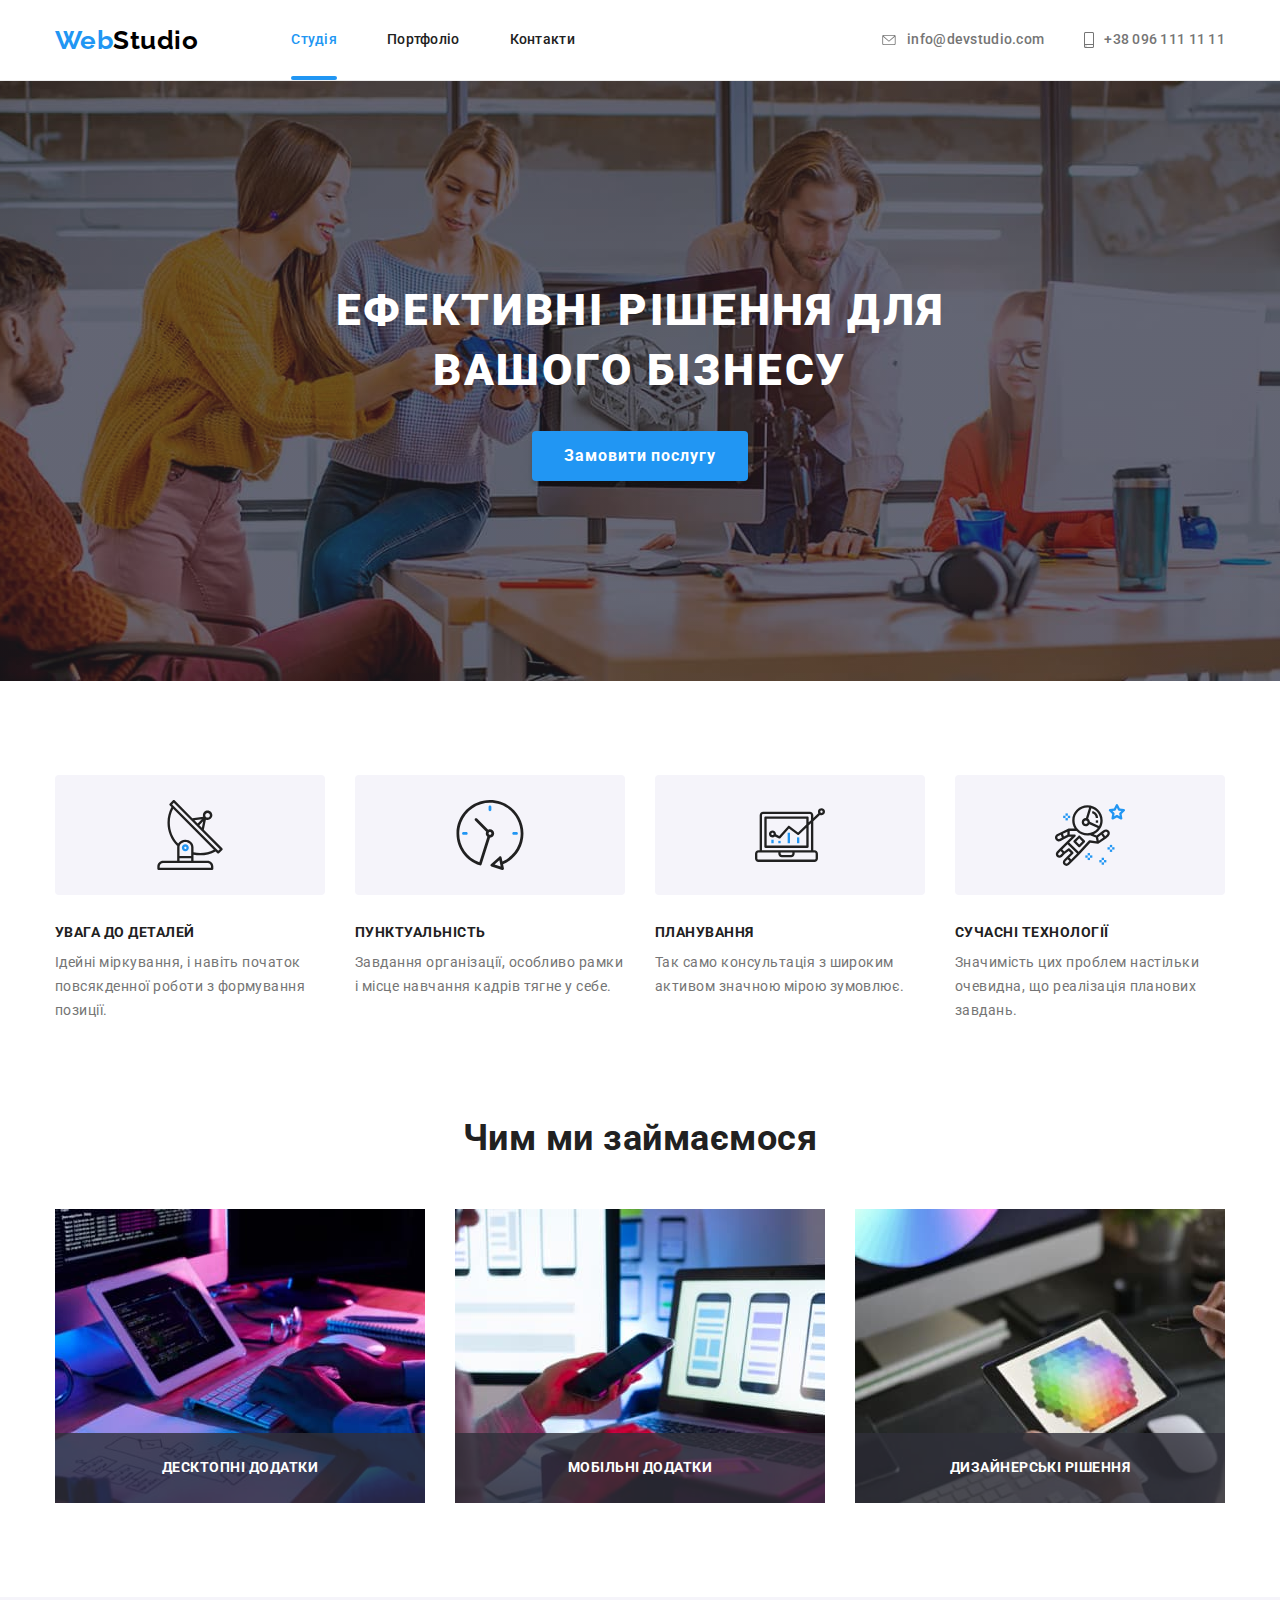
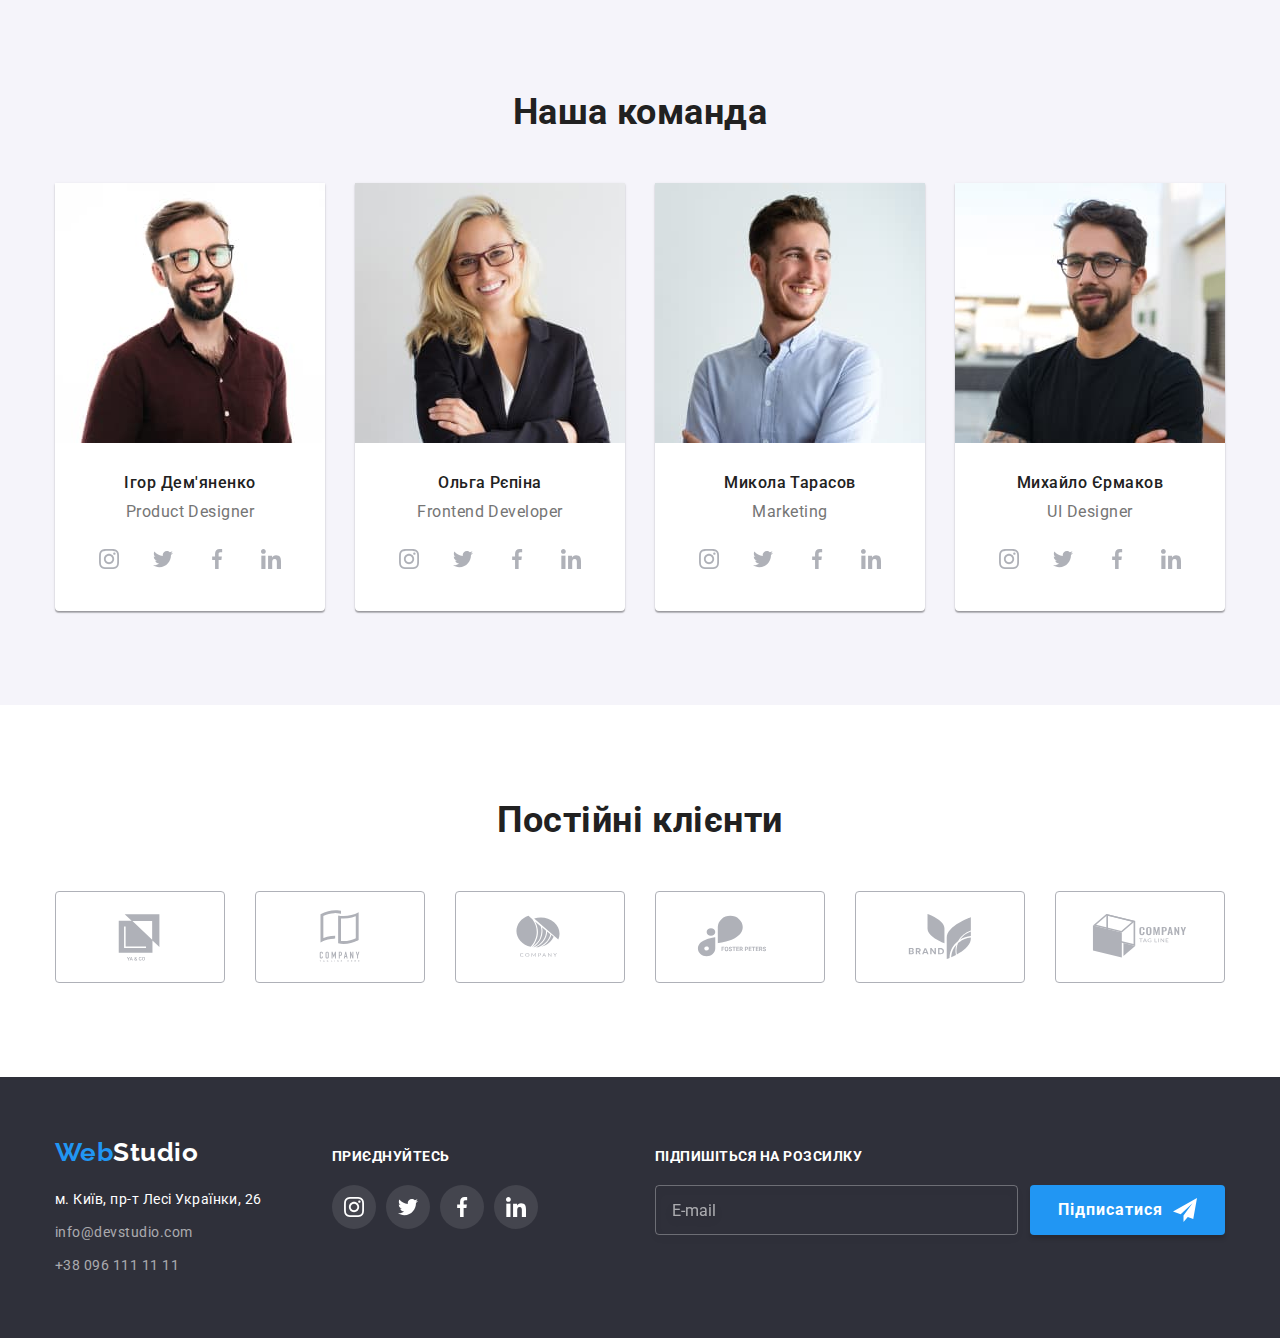
==== commit afdc2ef2: "Correcting" ====
--- a/index.html
+++ b/index.html
@@ -98,7 +98,7 @@
         </div>
 
         <button class="mobile-menu__close-btn" data-menu-close>
-          <svg class="mobile-menu__close-icon" width="18" height="18">
+          <svg class="mobile-menu__close-icon" width="30" height="30">
             <use href="./images/icons.svg#icon-modal-close"></use>
           </svg>
         </button>
--- a/css/main.min.css
+++ b/css/main.min.css
@@ -1 +1 @@
-:root{--primary-text-color: #757575;--secondary-text-color: #212121;--primary-white-color: #ffffff;--accent-color: #2196f3;--primary-font-family: "Roboto", sans-serif;--secondary-font-family: "Raleway", sans-serif;--primary-icon-color: #afb1b8;--transition-dur-and-func: 250ms cubic-bezier(0.4, 0, 0.2, 1)}.visually-hidden{position:absolute;width:1px;height:1px;margin:-1px;border:0;padding:0;white-space:nowrap;clip-path:inset(100%);clip:rect(0 0 0 0);overflow:hidden}h1,h2,h3,p{margin:0}ol,ul{margin-top:0;margin-left:0;padding-left:0}img{display:block}body{font-family:var(--primary-font-family);font-weight:400;letter-spacing:.03em;color:var(--primary-text-color)}.list{padding:0;margin:0;list-style:none}.link{text-decoration:none;transition:color var(--transition-dur-and-func)}.link:hover,.link:focus{color:var(--accent-color)}.section{padding-top:60px;padding-bottom:60px}@media screen and (min-width: 1200px){.section{padding-top:94px;padding-bottom:94px}}.container{padding-left:15px;padding-right:15px;margin-right:auto;margin-left:auto}@media screen and (min-width: 480px){.container{max-width:480px}}@media screen and (min-width: 768px){.container{max-width:768px}}@media screen and (min-width: 1200px){.container{max-width:1200px}}.title{margin-bottom:30px;font-weight:700;font-size:28px;line-height:1.18;text-align:center;color:var(--secondary-text-color)}@media screen and (min-width: 1200px){.title{margin-bottom:50px;font-size:36px;line-height:1.17}}.logo{font-family:var(--secondary-font-family);font-weight:700;font-size:24px;line-height:1.17;color:#000}@media screen and (min-width: 768px){.logo{margin-right:87px}}@media screen and (min-width: 1200px){.logo{margin-right:93px;padding-top:24px;padding-bottom:24px;font-size:26px;line-height:1.19;color:#000}}.mobile-menu{position:fixed;top:0;left:0;width:100%;height:100%;z-index:998;background-color:var(--primary-white-color);opacity:0;visibility:hidden;pointer-events:none;transition:opacity var(--transition-dur-and-func),visibility var(--transition-dur-and-func)}.mobile-menu.is-open{opacity:1;visibility:visible;pointer-events:auto}.mobile-menu-container{position:relative;max-width:480px;height:100%;padding:48px 25px;display:flex;flex-direction:column;justify-content:space-between}.mobile-menu__close-btn{position:absolute;top:10px;right:15px;background-color:rgba(0,0,0,0);border:none;padding:0;line-height:0;height:40px;width:40px}.mobile-nav__element{font-weight:500;font-size:40px;line-height:1.18;text-align:center;letter-spacing:.02em;color:var(--secondary-text-color)}.mobile-nav__element.active{color:var(--accent-color)}.mobile-nav__item{margin-bottom:32px}.mobile-menu-contacts__item{margin-bottom:32px}.mobile-menu-contacts__item:last-child{margin-bottom:64px}.mobile-menu-contacts__tel{font-weight:500;font-size:34px;line-height:1.33;letter-spacing:.02em;color:var(--accent-color)}.mobile-menu-contacts__email{font-weight:500;font-size:24px;line-height:1.67;letter-spacing:.02em;color:var(--primary-text-color)}.mobile-menu-social{display:flex;flex-wrap:wrap;gap:10px}.mobile-menu-social__item:not(:first-child)::before{content:"";height:22px;border:1px solid rgba(33,33,33,.2);margin-right:10px}.mobile-menu-social__link{font-weight:500;font-size:18px;line-height:1.22;letter-spacing:.02em;color:var(--accent-color)}header{border-bottom:1px solid #ececec}.logo-element{color:var(--accent-color)}.header{height:60px;display:flex;justify-content:space-between;align-items:center}.menu{display:none}.header-contacts{display:none}.mobile-menu-open{background-color:rgba(0,0,0,0);border:none;padding:0;line-height:0}.menu-element.active{color:var(--accent-color)}@media screen and (min-width: 768px){.header{height:80px}.mobile-menu-open{display:none}.nav{display:flex;align-items:center}.menu{display:flex}.menu-item:not(:last-child){margin-right:50px}.menu-element{position:relative;display:block;padding-top:32px;padding-bottom:32px;font-weight:500;font-size:14px;line-height:1.14;letter-spacing:.02em;color:var(--secondary-text-color)}.active::after{position:absolute;bottom:0;display:block;content:"";width:100%;height:4px;border-radius:2px;background-color:var(--accent-color)}.header-contacts{display:flex;flex-direction:column;margin-left:90px;gap:10px}.header-contacts-element{display:flex;align-items:center;font-family:var(--primary-font-family);font-style:normal;font-weight:500;font-size:12px;line-height:1.17;letter-spacing:.02em;color:var(--primary-text-color)}.header-contacts-icon{display:inline-block;fill:currentColor;margin-right:8px}}@media screen and (min-width: 1200px){.header{display:block}.header-contacts{flex-direction:row;margin-left:auto}.header-contacts-item:last-child{margin-left:30px}.header-contacts-element{padding-top:32px;padding-bottom:32px;font-family:var(--primary-font-family);font-size:14px;line-height:1.14}.header-contacts-icon{margin-right:10px}}.hero{max-width:100%;max-height:400px;margin-left:auto;margin-right:auto;text-align:center;align-items:center;padding-top:118px;padding-bottom:118px;background-position:center;background-size:cover;background-color:#c4c4c4;background-image:linear-gradient(rgba(47, 48, 58, 0.4), rgba(47, 48, 58, 0.4)),url(../images/hero-mobile.jpg)}@media screen and (min-device-pixel-ratio: 2)and (max-width: 767px),screen and (min-resolution: 192dpi)and (max-width: 767px),screen and (min-resolution: 2dppx)and (max-width: 767px){.hero{background-image:linear-gradient(rgba(47, 48, 58, 0.4), rgba(47, 48, 58, 0.4)),url(../images/hero-mobile@2x.jpg)}}.hero-title{display:block;max-width:360px;height:84px;margin-left:auto;margin-right:auto;margin-bottom:30px;font-weight:900;font-size:26px;line-height:1.61;text-align:center;letter-spacing:.06em;text-transform:uppercase;color:var(--primary-white-color)}.hero-btn{padding:10px 24px;height:50px;min-width:200px;background-color:var(--accent-color);box-shadow:0px 4px 4px rgba(0,0,0,.15);border-radius:4px;font-family:var(--primary-font-family);font-weight:700;font-size:16px;line-height:1.88;color:var(--primary-white-color);letter-spacing:.06em;cursor:pointer;border:rgba(0,0,0,0);transition:background-color var(--transition-dur-and-func)}.hero-btn:hover,.hero-btn:focus{background-color:#188ce8}@media screen and (min-width: 768px){.hero{max-width:768px;background-image:linear-gradient(rgba(47, 48, 58, 0.4), rgba(47, 48, 58, 0.4)),url(../images/hero-tablet.jpg)}.hero-title{max-width:360px;height:84px}}@media screen and (min-device-pixel-ratio: 2)and (min-width: 768px),screen and (min-resolution: 192dpi)and (min-width: 768px),screen and (min-resolution: 2dppx)and (min-width: 768px){.hero{background-image:linear-gradient(rgba(47, 48, 58, 0.4), rgba(47, 48, 58, 0.4)),url("/images/hero-tablet@2x.jpg")}}@media screen and (min-width: 1200px){.hero{max-width:1600px;max-height:600px;padding-top:200px;padding-bottom:200px;background-color:#c4c4c4;background-image:linear-gradient(rgba(47, 48, 58, 0.4), rgba(47, 48, 58, 0.4)),url("/images/hero-desktop.jpg")}.hero-title{max-width:696px;height:120px;font-size:44px;line-height:1.36}.hero-btn{padding:10px 32px;min-height:50px;min-width:216px;font-size:16px;line-height:1.88}}@media screen and (min-device-pixel-ratio: 2)and (min-width: 1200px),screen and (min-resolution: 192dpi)and (min-width: 1200px),screen and (min-resolution: 2dppx)and (min-width: 1200px){.hero{background-image:linear-gradient(rgba(47, 48, 58, 0.4), rgba(47, 48, 58, 0.4)),url("/images/hero-desktop@2x.jpg")}}.features-icon-wrapper{display:flex;align-items:center;justify-content:center;width:inherit;height:120px;margin-bottom:30px;border-radius:4px;background-color:#f5f4fa}.features-description-title{margin-bottom:10px;font-weight:700;font-size:14px;line-height:1.14;text-transform:uppercase;text-align:center;color:var(--secondary-text-color)}.features-description{line-height:1.71;margin-bottom:30px}@media screen and (min-width: 768px){.features-list{display:flex;flex-wrap:wrap;gap:30px}.features-list-item{width:354px}.features-description{line-height:1.71;margin-bottom:0px}}@media screen and (min-width: 1200px){.features-list-item{width:270px}}.work{display:none}@media screen and (min-width: 1200px){.work{display:block;padding-top:0}.work-list{display:flex;gap:30px}.work-list-item{position:relative;display:block}.work-list-description{position:absolute;bottom:0;width:100%;height:70px;padding-top:27px;padding-bottom:27px;font-weight:700;font-size:14px;line-height:1.14;text-align:center;text-transform:uppercase;color:var(--primary-white-color);background-color:rgba(47,48,58,.8)}}.team{background-color:#f5f4fa}.team-member{margin-bottom:30px;background-color:var(--primary-white-color);box-shadow:0px 1px 3px rgba(0,0,0,.12),0px 1px 1px rgba(0,0,0,.14),0px 2px 1px rgba(0,0,0,.2);border-radius:0px 0px 4px 4px}.team-member-photo{max-width:100%;margin-bottom:30px;margin-left:auto;margin-right:auto}.team-member-name{margin-bottom:10px;font-weight:500;font-size:16px;line-height:1.19;text-align:center;color:var(--secondary-text-color)}.team-member-position{font-size:16px;line-height:1.19;text-align:center;margin-bottom:16px}.social-list{display:flex;gap:10px;justify-content:center;padding-bottom:24px}.social-list-item{width:44px;height:44px}.social-list-link{display:flex;width:inherit;height:inherit;justify-content:center;align-items:center;border-radius:50%;fill:var(--primary-icon-color);transition:background-color var(--transition-dur-and-func),fill var(--transition-dur-and-func)}.social-list-link:hover,.social-list-link:focus{background-color:var(--accent-color);fill:var(--primary-white-color)}@media screen and (min-width: 768px){.team-list{display:flex;flex-wrap:wrap;gap:30px}.team-member{margin-bottom:0}}@media screen and (min-width: 1200px){.social-list{padding-bottom:30px}.team-list{flex-wrap:wrap}}.clients-list{display:flex;flex-wrap:wrap;justify-content:center;gap:30px}.clients-item{width:calc((100% - 60px)/2);height:92px}.client-link{display:flex;width:100%;height:100%;justify-content:center;align-items:center;border:1px solid var(--primary-icon-color);border-radius:4px;fill:var(--primary-icon-color);transition:border-color var(--transition-dur-and-func),fill var(--transition-dur-and-func)}.client-link:hover,.client-link:focus{border:1px solid var(--accent-color);fill:var(--accent-color)}@media screen and (min-width: 768px){.clients-item{width:226px}}@media screen and (min-width: 1200px){.clients-item{width:170px}.clients-list{flex-wrap:nowrap}}.filter-list{display:flex;flex-wrap:wrap;justify-content:flex-start;margin-bottom:40px}.filter-btn{padding:6px 22px;margin-right:8px;margin-bottom:15px;border:rgba(0,0,0,0);background-color:#f5f4fa;border-radius:4px;font-family:var(--primary-font-family);font-style:normal;font-weight:500;font-size:16px;line-height:1.62;text-align:center;letter-spacing:.03em;color:var(--secondary-text-color);cursor:pointer;transition:background-color var(--transition-dur-and-func),box-shadow var(--transition-dur-and-func),color var(--transition-dur-and-func)}.filter-btn:hover,.filter-btn:focus{background-color:var(--accent-color);box-shadow:0px 3px 1px rgba(0,0,0,.1),0px 1px 2px rgba(0,0,0,.08),0px 2px 2px rgba(0,0,0,.12);color:var(--primary-white-color)}.projects-list-item{margin-bottom:30px;max-width:100%}.project-link{transition:box-shadow var(--transition-dur-and-func)}.project-link:hover{box-shadow:0px 1px 1px rgba(0,0,0,.12),0px 4px 4px rgba(0,0,0,.06),1px 4px 6px rgba(0,0,0,.16)}.project-img{max-width:100%}.project-img-wrapper{position:relative;overflow-y:hidden}.project-overlay{display:block;position:absolute;left:0;top:0;transform:translate(0, 100%);width:100%;height:100%;padding:63px 24px;font-size:18px;line-height:1.56;color:var(--primary-white-color);background-color:rgba(33,150,243,.9);transition:transform var(--transition-dur-and-func)}.project-link:hover .project-overlay,.project-link:focus .project-overlay{transform:translate(0, 0)}.project-info{padding:20px 24px;background-color:var(--primary-white-color);border:1px solid #eee}.project-title{margin-bottom:4px;font-weight:700;font-size:18px;line-height:2;letter-spacing:.06em;color:var(--secondary-text-color)}.project-description{font-size:16px;line-height:1.88;color:var(--primary-text-color)}@media screen and (min-width: 768px){.filter-list{justify-content:center}.projects-list{display:flex;flex-wrap:wrap;gap:30px}.projects-list-item{display:flex;margin-bottom:0;max-width:354px}.project-link{display:flex;flex-direction:column;flex-grow:1}.project-info{flex-grow:1}}@media screen and (min-width: 1200px){.projects-list-item{max-width:370px}}footer{background-color:#2f303a}.footer{padding-top:60px;padding-bottom:60px;display:flex;max-width:480px;flex-direction:column;text-align:center}.footer-adress{margin-bottom:60px}.footer-logo{display:block;padding-top:0;padding-bottom:0;margin-bottom:20px;color:var(--primary-white-color);margin-left:auto;margin-right:auto}.address-text{display:block;margin-bottom:8px;font-style:normal;font-size:14px;line-height:1.71;color:var(--primary-white-color)}.footer-contacts-element{display:block;font-style:normal;font-size:14px;line-height:1.71;color:rgba(255,255,255,.6)}.footer-contacts-element:not(:last-child){margin-bottom:8px}.footer-element-title{margin-bottom:20px;font-weight:700;font-size:14px;line-height:1.14;text-transform:uppercase;color:var(--primary-white-color)}.footer-social{margin-bottom:60px}.footer .social-list-link{display:flex;width:inherit;height:inherit;justify-content:center;align-items:center;border-radius:50%;fill:var(--primary-white-color);background-color:rgba(255,255,255,.1)}.footer .social-list-link:hover,.footer .social-list-link:focus{background-color:var(--accent-color);fill:var(--primary-white-color)}.footer-subscribe{display:flex;flex-direction:column}.subscribe-email-desc{padding-top:12px;margin-bottom:20px;font-weight:700;font-size:14px;line-height:1.14;text-transform:uppercase;color:var(--primary-white-color)}.subscribe{display:flex;flex-direction:column;justify-content:center;align-items:center}.subscribe-input{display:block;width:100%;height:50px;margin-bottom:20px;background:rgba(0,0,0,0);border:1px solid rgba(255,255,255,.3);filter:drop-shadow(0px 4px 4px rgba(0, 0, 0, 0.15));border-radius:4px;padding-left:16px;font-size:16px;line-height:1.25;color:var(--primary-white-color)}.subscribe-input::placeholder{font-size:16px;line-height:1.25;color:rgba(255,255,255,.6)}.subscribe-btn{display:flex;gap:10px;align-items:center;text-align:center;width:200px;height:50px;padding:10px 28px;background-color:var(--accent-color);box-shadow:0px 4px 4px rgba(0,0,0,.15);border-radius:4px;font-family:var(--primary-font-family);font-weight:700;font-size:16px;line-height:1.88;border:rgba(0,0,0,0);color:var(--primary-white-color);letter-spacing:.06em;cursor:pointer;transition:background-color var(--transition-dur-and-func)}.subscribe-btn:hover,.subscribe-btn:focus{background-color:#188ce8}.subscribe-icon{fill:var(--primary-white-color)}@media screen and (min-width: 768px){.footer{max-width:768px;display:flex;flex-direction:row;flex-wrap:wrap;justify-content:space-around;align-items:center}.subscribe-input{width:450px}}@media screen and (min-width: 1200px){.footer{max-width:1200px;flex-direction:row;flex-wrap:nowrap;align-items:flex-start;text-align:left}.footer-logo{margin-left:0}.footer-adress{display:flex;flex-direction:column;margin-right:70px;margin-bottom:0}.address-text{margin-bottom:9px}.footer-contacts-element:not(:last-child){margin-bottom:9px}.footer-element-title{padding-top:12px}.footer-social{margin-bottom:0px}.footer-subscribe{display:flex;flex-direction:column;width:570px;height:86px;margin-left:auto}.subscribe-email-desc{padding-top:12px;margin-bottom:20px;font-weight:700;font-size:14px;line-height:1.14;text-transform:uppercase;color:var(--primary-white-color)}.subscribe{display:flex;justify-content:flex-end;align-items:center;flex-direction:row;gap:12px}.subscribe-input{margin-bottom:0;min-width:358px;background:rgba(0,0,0,0);border:1px solid rgba(255,255,255,.3);filter:drop-shadow(0px 4px 4px rgba(0, 0, 0, 0.15));border-radius:4px;padding-left:16px;font-size:16px;line-height:1.25;color:var(--primary-white-color)}.subscribe-input::placeholder{font-size:16px;line-height:1.25;color:rgba(255,255,255,.6)}}.backdrop{position:fixed;z-index:999;top:0;left:0;width:100%;height:100%;background-color:rgba(0,0,0,.2);transition:opacity var(--transition-dur-and-func),visibility var(--transition-dur-and-func)}.backdrop.is-hidden{visibility:hidden;opacity:0;pointer-events:none}.modal{display:flex;flex-direction:column;position:absolute;top:50%;left:50%;transform:translate(-50%, -50%);width:100%;max-width:450px;height:609px;padding:40px;box-shadow:0px 1px 3px rgba(0,0,0,.12),0px 1px 1px rgba(0,0,0,.14),0px 2px 1px rgba(0,0,0,.2);border-radius:4px;background-color:var(--primary-white-color)}.modal-close-btn{display:flex;position:absolute;right:8px;top:8px;justify-content:center;align-items:center;width:30px;height:30px;padding:0;border-radius:50%;border:1px solid rgba(0,0,0,.1);background-color:var(--primary-white-color);cursor:pointer;transition:border-color var(--transition-dur-and-func)}.modal-close-btn:hover,.modal-close-btn:focus{border-color:var(--accent-color)}.modal-close-btn-item{fill:#000;transition:fill var(--transition-dur-and-func)}.modal-close-btn:hover .modal-close-btn-item,.modal-close-btn:focus .modal-close-btn-item{fill:var(--accent-color)}@media screen and (min-width: 1200px){.modal{max-width:528px;height:581px}}.modal-form-desc{margin-bottom:12px;font-weight:700;font-size:20px;line-height:1.15;text-align:center;color:var(--secondary-text-color)}.modal-form-input-desc{display:block;margin-bottom:4px;font-size:12px;line-height:1.17;letter-spacing:.01em}.modal-form-input-wrapper{display:block;position:relative;margin-bottom:10px}.modal-form-input{width:100%;height:40px;padding-left:42px;border:1px solid rgba(33,33,33,.2);border-radius:4px;font-size:16px;transition:border-color var(--transition-dur-and-func),outline var(--transition-dur-and-func)}.modal-form-input:focus{border-color:var(--accent-color);outline:none}.modal-form-input-icon{display:block;position:absolute;top:50%;left:12px;transform:translate(0, -50%);transition:fill var(--transition-dur-and-func)}.modal-form-input:focus+.modal-form-input-icon{fill:var(--accent-color)}.modal-form-comment{width:100%;height:120px;padding:12px 16px;margin-bottom:20px;resize:none;border:1px solid rgba(33,33,33,.2);border-radius:4px;font-size:16px;transition:border-color var(--transition-dur-and-func)}.modal-form-comment::placeholder{font-size:12px;line-height:1.67;letter-spacing:.01em;color:rgba(117,117,117,.5)}.modal-form-comment:focus{border-color:var(--accent-color);outline:none}.modal-form-check-desc{display:flex;justify-content:center;align-items:center;margin-bottom:30px;font-size:12px;line-height:1.71;text-align:center;cursor:pointer}.modal-form-check-desc::before{content:"";display:inline-block;width:16px;height:15px;margin-right:7px;border:1px solid var(--secondary-text-color);border-radius:2px;transition:border-color var(--transition-dur-and-func),background var(--transition-dur-and-func)}.modal-form-check:checked+.modal-form-check-desc::before{background:url(../images/check-modal.svg);background-size:contain;border-color:rgba(0,0,0,0);background-origin:border-box}.modal-form-check-agr{text-decoration-line:underline;color:var(--accent-color)}.modal-form-btn{display:flex;margin-left:auto;margin-right:auto;padding:10px 52px;min-height:50px;min-width:200px;background-color:var(--accent-color);box-shadow:0px 4px 4px rgba(0,0,0,.15);border-radius:4px;font-family:var(--primary-font-family);font-weight:700;font-size:16px;line-height:1.88;color:var(--primary-white-color);letter-spacing:.06em;cursor:pointer;border:rgba(0,0,0,0);transition:background-color var(--transition-dur-and-func)}.modal-form-btn:hover,.modal-form-btn:focus{background-color:#188ce8}@media screen and (min-width: 1200px){.modal{max-width:528px;height:581px}.modal-form-check-desc{font-size:14px}}/*# sourceMappingURL=main.min.css.map */+:root{--primary-text-color: #757575;--secondary-text-color: #212121;--primary-white-color: #ffffff;--accent-color: #2196f3;--primary-font-family: "Roboto", sans-serif;--secondary-font-family: "Raleway", sans-serif;--primary-icon-color: #afb1b8;--transition-dur-and-func: 250ms cubic-bezier(0.4, 0, 0.2, 1)}.visually-hidden{position:absolute;width:1px;height:1px;margin:-1px;border:0;padding:0;white-space:nowrap;clip-path:inset(100%);clip:rect(0 0 0 0);overflow:hidden}h1,h2,h3,p{margin:0}ol,ul{margin-top:0;margin-left:0;padding-left:0}img{display:block}body{font-family:var(--primary-font-family);font-weight:400;letter-spacing:.03em;color:var(--primary-text-color)}.list{padding:0;margin:0;list-style:none}.link{text-decoration:none;transition:color var(--transition-dur-and-func)}.link:hover,.link:focus{color:var(--accent-color)}.section{padding-top:60px;padding-bottom:60px}@media screen and (min-width: 1200px){.section{padding-top:94px;padding-bottom:94px}}.container{padding-left:15px;padding-right:15px;margin-right:auto;margin-left:auto}@media screen and (min-width: 480px){.container{max-width:480px}}@media screen and (min-width: 768px){.container{max-width:768px}}@media screen and (min-width: 1200px){.container{max-width:1200px}}.title{margin-bottom:30px;font-weight:700;font-size:28px;line-height:1.18;text-align:center;color:var(--secondary-text-color)}@media screen and (min-width: 1200px){.title{margin-bottom:50px;font-size:36px;line-height:1.17}}.logo{font-family:var(--secondary-font-family);font-weight:700;font-size:24px;line-height:1.17;color:#000}@media screen and (min-width: 768px){.logo{margin-right:87px}}@media screen and (min-width: 1200px){.logo{margin-right:93px;padding-top:24px;padding-bottom:24px;font-size:26px;line-height:1.19;color:#000}}.mobile-menu{position:fixed;top:0;left:0;width:100%;height:100%;z-index:998;background-color:var(--primary-white-color);opacity:0;visibility:hidden;pointer-events:none;transition:opacity var(--transition-dur-and-func),visibility var(--transition-dur-and-func)}.mobile-menu.is-open{opacity:1;visibility:visible;pointer-events:auto}.mobile-menu-container{position:relative;max-width:480px;height:100%;padding:48px 25px;display:flex;flex-direction:column;justify-content:space-between}.mobile-menu__close-btn{position:absolute;top:10px;right:15px;background-color:rgba(0,0,0,0);border:none;padding:0;line-height:0;height:40px;width:40px}.mobile-menu__close-icon{display:inline-block;box-sizing:border-box}.mobile-nav__element{font-weight:500;font-size:40px;line-height:1.18;text-align:center;letter-spacing:.02em;color:var(--secondary-text-color)}.mobile-nav__element.active{color:var(--accent-color)}.mobile-nav__item{margin-bottom:32px}.mobile-menu-contacts__item{margin-bottom:32px}.mobile-menu-contacts__item:last-child{margin-bottom:64px}.mobile-menu-contacts__tel{font-weight:500;font-size:34px;line-height:1.33;letter-spacing:.02em;color:var(--accent-color)}.mobile-menu-contacts__email{font-weight:500;font-size:24px;line-height:1.67;letter-spacing:.02em;color:var(--primary-text-color)}.mobile-menu-social{display:flex;flex-wrap:wrap;gap:10px}.mobile-menu-social__item:not(:first-child)::before{content:"";height:22px;border:1px solid rgba(33,33,33,.2);margin-right:10px}.mobile-menu-social__link{font-weight:500;font-size:18px;line-height:1.22;letter-spacing:.02em;color:var(--accent-color)}header{border-bottom:1px solid #ececec}.logo-element{color:var(--accent-color)}.header{height:60px;display:flex;justify-content:space-between;align-items:center}.menu{display:none}.header-contacts{display:none}.mobile-menu-open{background-color:rgba(0,0,0,0);border:none;padding:0;line-height:0}.menu-element.active{color:var(--accent-color)}@media screen and (min-width: 768px){.header{height:80px}.mobile-menu-open{display:none}.nav{display:flex;align-items:center}.menu{display:flex}.menu-item:not(:last-child){margin-right:50px}.menu-element{position:relative;display:block;padding-top:32px;padding-bottom:32px;font-weight:500;font-size:14px;line-height:1.14;letter-spacing:.02em;color:var(--secondary-text-color)}.active::after{position:absolute;bottom:0;display:block;content:"";width:100%;height:4px;border-radius:2px;background-color:var(--accent-color)}.header-contacts{display:flex;flex-direction:column;margin-left:90px;gap:10px}.header-contacts-element{display:flex;align-items:center;font-family:var(--primary-font-family);font-style:normal;font-weight:500;font-size:12px;line-height:1.17;letter-spacing:.02em;color:var(--primary-text-color)}.header-contacts-icon{display:inline-block;fill:currentColor;margin-right:8px}}@media screen and (min-width: 1200px){.header{display:block}.header-contacts{flex-direction:row;margin-left:auto}.header-contacts-item:last-child{margin-left:30px}.header-contacts-element{padding-top:32px;padding-bottom:32px;font-family:var(--primary-font-family);font-size:14px;line-height:1.14}.header-contacts-icon{margin-right:10px}}.hero{max-width:100%;max-height:400px;margin-left:auto;margin-right:auto;text-align:center;align-items:center;padding-top:118px;padding-bottom:118px;background-position:center;background-size:cover;background-color:#c4c4c4;background-image:linear-gradient(rgba(47, 48, 58, 0.4), rgba(47, 48, 58, 0.4)),url(../images/hero-mobile.jpg)}@media screen and (min-device-pixel-ratio: 2)and (max-width: 767px),screen and (min-resolution: 192dpi)and (max-width: 767px),screen and (min-resolution: 2dppx)and (max-width: 767px){.hero{background-image:linear-gradient(rgba(47, 48, 58, 0.4), rgba(47, 48, 58, 0.4)),url(../images/hero-mobile@2x.jpg)}}.hero-title{display:block;max-width:360px;height:84px;margin-left:auto;margin-right:auto;margin-bottom:30px;font-weight:900;font-size:26px;line-height:1.61;text-align:center;letter-spacing:.06em;text-transform:uppercase;color:var(--primary-white-color)}.hero-btn{padding:10px 24px;height:50px;min-width:200px;background-color:var(--accent-color);box-shadow:0px 4px 4px rgba(0,0,0,.15);border-radius:4px;font-family:var(--primary-font-family);font-weight:700;font-size:16px;line-height:1.88;color:var(--primary-white-color);letter-spacing:.06em;cursor:pointer;border:rgba(0,0,0,0);transition:background-color var(--transition-dur-and-func)}.hero-btn:hover,.hero-btn:focus{background-color:#188ce8}@media screen and (min-width: 768px){.hero{max-width:768px;background-image:linear-gradient(rgba(47, 48, 58, 0.4), rgba(47, 48, 58, 0.4)),url(../images/hero-tablet.jpg)}.hero-title{max-width:360px;height:84px}}@media screen and (min-device-pixel-ratio: 2)and (min-width: 768px),screen and (min-resolution: 192dpi)and (min-width: 768px),screen and (min-resolution: 2dppx)and (min-width: 768px){.hero{background-image:linear-gradient(rgba(47, 48, 58, 0.4), rgba(47, 48, 58, 0.4)),url(../images/hero-tablet@2x.jpg)}}@media screen and (min-width: 1200px){.hero{max-width:1600px;max-height:600px;padding-top:200px;padding-bottom:200px;background-color:#c4c4c4;background-image:linear-gradient(rgba(47, 48, 58, 0.4), rgba(47, 48, 58, 0.4)),url(../images/hero-desktop.jpg)}.hero-title{max-width:696px;height:120px;font-size:44px;line-height:1.36}.hero-btn{padding:10px 32px;min-height:50px;min-width:216px;font-size:16px;line-height:1.88}}@media screen and (min-device-pixel-ratio: 2)and (min-width: 1200px),screen and (min-resolution: 192dpi)and (min-width: 1200px),screen and (min-resolution: 2dppx)and (min-width: 1200px){.hero{background-image:linear-gradient(rgba(47, 48, 58, 0.4), rgba(47, 48, 58, 0.4)),url(../images/hero-desktop@2x.jpg)}}.features-icon-wrapper{display:flex;align-items:center;justify-content:center;width:inherit;height:120px;margin-bottom:30px;border-radius:4px;background-color:#f5f4fa}.features-description-title{margin-bottom:10px;font-weight:700;font-size:14px;line-height:1.14;text-transform:uppercase;text-align:center;color:var(--secondary-text-color)}.features-description{font-size:14px;line-height:1.71;margin-bottom:30px}@media screen and (max-width: 767px){.features{padding-bottom:30px}}@media screen and (min-width: 768px){.features-list{display:flex;flex-wrap:wrap;gap:30px}.features-list-item{width:354px}.features-description{margin-bottom:0px}.features-description-title{text-align:left}}@media screen and (min-width: 1200px){.features-list-item{width:270px}}.work{display:none}@media screen and (min-width: 1200px){.work{display:block;padding-top:0}.work-list{display:flex;gap:30px}.work-list-item{position:relative;display:block}.work-list-description{position:absolute;bottom:0;width:100%;height:70px;padding-top:27px;padding-bottom:27px;font-weight:700;font-size:14px;line-height:1.14;text-align:center;text-transform:uppercase;color:var(--primary-white-color);background-color:rgba(47,48,58,.8)}}.team{background-color:#f5f4fa}.team-member{margin-bottom:30px;background-color:var(--primary-white-color);box-shadow:0px 1px 3px rgba(0,0,0,.12),0px 1px 1px rgba(0,0,0,.14),0px 2px 1px rgba(0,0,0,.2);border-radius:0px 0px 4px 4px}.team-member-photo{max-width:100%;margin-bottom:30px;margin-left:auto;margin-right:auto}.team-member-name{margin-bottom:10px;font-weight:500;font-size:16px;line-height:1.19;text-align:center;color:var(--secondary-text-color)}.team-member-position{font-size:16px;line-height:1.19;text-align:center;margin-bottom:16px}.social-list{display:flex;gap:10px;justify-content:center;padding-bottom:24px}.social-list-item{width:44px;height:44px}.social-list-link{display:flex;width:inherit;height:inherit;justify-content:center;align-items:center;border-radius:50%;fill:var(--primary-icon-color);transition:background-color var(--transition-dur-and-func),fill var(--transition-dur-and-func)}.social-list-link:hover,.social-list-link:focus{background-color:var(--accent-color);fill:var(--primary-white-color)}@media screen and (min-width: 768px){.team-list{display:flex;flex-wrap:wrap;gap:30px}.team-member{margin-bottom:0}}@media screen and (min-width: 1200px){.social-list{padding-bottom:30px}.team-list{flex-wrap:wrap}}.clients-list{display:flex;flex-wrap:wrap;justify-content:center;gap:30px}.clients-item{width:calc((100% - 60px)/2);height:92px}.client-link{display:flex;width:100%;height:100%;justify-content:center;align-items:center;border:1px solid var(--primary-icon-color);border-radius:4px;fill:var(--primary-icon-color);transition:border-color var(--transition-dur-and-func),fill var(--transition-dur-and-func)}.client-link:hover,.client-link:focus{border:1px solid var(--accent-color);fill:var(--accent-color)}@media screen and (min-width: 768px){.clients-item{width:226px}}@media screen and (min-width: 1200px){.clients-item{width:170px}.clients-list{flex-wrap:nowrap}}.filter-list{display:flex;flex-wrap:wrap;justify-content:flex-start;margin-bottom:25px}.filter-btn{padding:6px 22px;margin-right:8px;margin-bottom:15px;border:rgba(0,0,0,0);background-color:#f5f4fa;border-radius:4px;font-family:var(--primary-font-family);font-style:normal;font-weight:500;font-size:16px;line-height:1.62;text-align:center;letter-spacing:.03em;color:var(--secondary-text-color);cursor:pointer;transition:background-color var(--transition-dur-and-func),box-shadow var(--transition-dur-and-func),color var(--transition-dur-and-func)}.filter-btn:hover,.filter-btn:focus{background-color:var(--accent-color);box-shadow:0px 3px 1px rgba(0,0,0,.1),0px 1px 2px rgba(0,0,0,.08),0px 2px 2px rgba(0,0,0,.12);color:var(--primary-white-color)}.projects-list-item{margin-bottom:30px;max-width:100%}.project-link{transition:box-shadow var(--transition-dur-and-func)}.project-link:hover{box-shadow:0px 1px 1px rgba(0,0,0,.12),0px 4px 4px rgba(0,0,0,.06),1px 4px 6px rgba(0,0,0,.16)}.project-img{max-width:100%}.project-img-wrapper{position:relative;overflow-y:hidden}.project-overlay{display:block;position:absolute;left:0;top:0;transform:translate(0, 100%);width:100%;height:100%;padding:63px 24px;font-size:18px;line-height:1.56;color:var(--primary-white-color);background-color:rgba(33,150,243,.9);transition:transform var(--transition-dur-and-func)}.project-link:hover .project-overlay,.project-link:focus .project-overlay{transform:translate(0, 0)}.project-info{padding:20px 24px;background-color:var(--primary-white-color);border:1px solid #eee}.project-title{margin-bottom:4px;font-weight:700;font-size:18px;line-height:2;letter-spacing:.06em;color:var(--secondary-text-color)}.project-description{font-size:16px;line-height:1.88;color:var(--primary-text-color)}@media screen and (min-width: 768px){.filter-list{justify-content:center;margin-bottom:40px}.filter-btn{margin-bottom:0}.projects-list{display:flex;flex-wrap:wrap;gap:30px}.projects-list-item{display:flex;margin-bottom:0;max-width:354px}.project-link{display:flex;flex-direction:column;flex-grow:1}.project-info{flex-grow:1}}@media screen and (min-width: 1200px){.projects-list-item{max-width:370px}.filter-list{margin-bottom:50px}}footer{background-color:#2f303a}.footer{padding-top:60px;padding-bottom:60px;display:flex;max-width:480px;flex-direction:column;text-align:center}.footer-adress{margin-bottom:60px}.footer-logo{display:block;padding-top:0;padding-bottom:0;margin-bottom:20px;color:var(--primary-white-color);margin-left:auto;margin-right:auto}.address-text{display:block;margin-bottom:8px;font-style:normal;font-size:14px;line-height:1.71;color:var(--primary-white-color)}.footer-contacts-element{display:block;font-style:normal;font-size:14px;line-height:1.71;color:rgba(255,255,255,.6)}.footer-contacts-element:not(:last-child){margin-bottom:8px}.footer-element-title{margin-bottom:20px;font-weight:700;font-size:14px;line-height:1.14;text-transform:uppercase;color:var(--primary-white-color)}.footer-social{margin-bottom:60px}.footer .social-list-link{display:flex;width:inherit;height:inherit;justify-content:center;align-items:center;border-radius:50%;fill:var(--primary-white-color);background-color:rgba(255,255,255,.1)}.footer .social-list-link:hover,.footer .social-list-link:focus{background-color:var(--accent-color);fill:var(--primary-white-color)}.footer-subscribe{display:flex;flex-direction:column}.subscribe-email-desc{padding-top:12px;margin-bottom:20px;font-weight:700;font-size:14px;line-height:1.14;text-transform:uppercase;color:var(--primary-white-color)}.subscribe{display:flex;flex-direction:column;justify-content:center;align-items:center}.subscribe-input{display:block;width:100%;height:50px;margin-bottom:20px;background:rgba(0,0,0,0);border:1px solid rgba(255,255,255,.3);filter:drop-shadow(0px 4px 4px rgba(0, 0, 0, 0.15));border-radius:4px;padding-left:16px;font-size:16px;line-height:1.25;color:var(--primary-white-color)}.subscribe-input::placeholder{font-size:16px;line-height:1.25;color:rgba(255,255,255,.6)}.subscribe-btn{display:flex;gap:10px;align-items:center;text-align:center;width:200px;height:50px;padding:10px 28px;background-color:var(--accent-color);box-shadow:0px 4px 4px rgba(0,0,0,.15);border-radius:4px;font-family:var(--primary-font-family);font-weight:700;font-size:16px;line-height:1.88;border:rgba(0,0,0,0);color:var(--primary-white-color);letter-spacing:.06em;cursor:pointer;transition:background-color var(--transition-dur-and-func)}.subscribe-btn:hover,.subscribe-btn:focus{background-color:#188ce8}.subscribe-icon{fill:var(--primary-white-color)}@media screen and (min-width: 768px){.footer{max-width:768px;display:flex;flex-direction:row;flex-wrap:wrap;justify-content:space-around;align-items:center}.subscribe-input{width:450px}}@media screen and (min-width: 1200px){.footer{max-width:1200px;flex-direction:row;flex-wrap:nowrap;align-items:flex-start;text-align:left}.footer-logo{margin-left:0}.footer-adress{display:flex;flex-direction:column;margin-right:70px;margin-bottom:0}.address-text{margin-bottom:9px}.footer-contacts-element:not(:last-child){margin-bottom:9px}.footer-element-title{padding-top:12px}.footer-social{margin-bottom:0px}.footer-subscribe{display:flex;flex-direction:column;width:570px;height:86px;margin-left:auto}.subscribe-email-desc{padding-top:12px;margin-bottom:20px;font-weight:700;font-size:14px;line-height:1.14;text-transform:uppercase;color:var(--primary-white-color)}.subscribe{display:flex;justify-content:flex-end;align-items:center;flex-direction:row;gap:12px}.subscribe-input{margin-bottom:0;min-width:358px;background:rgba(0,0,0,0);border:1px solid rgba(255,255,255,.3);filter:drop-shadow(0px 4px 4px rgba(0, 0, 0, 0.15));border-radius:4px;padding-left:16px;font-size:16px;line-height:1.25;color:var(--primary-white-color)}.subscribe-input::placeholder{font-size:16px;line-height:1.25;color:rgba(255,255,255,.6)}}.backdrop{position:fixed;z-index:999;top:0;left:0;width:100%;height:100%;background-color:rgba(0,0,0,.2);transition:opacity var(--transition-dur-and-func),visibility var(--transition-dur-and-func)}.backdrop.is-hidden{visibility:hidden;opacity:0;pointer-events:none}.modal{display:flex;flex-direction:column;position:absolute;top:50%;left:50%;transform:translate(-50%, -50%);width:100%;max-width:450px;height:609px;padding:40px;box-shadow:0px 1px 3px rgba(0,0,0,.12),0px 1px 1px rgba(0,0,0,.14),0px 2px 1px rgba(0,0,0,.2);border-radius:4px;background-color:var(--primary-white-color)}.modal-close-btn{display:flex;position:absolute;right:8px;top:8px;justify-content:center;align-items:center;width:30px;height:30px;padding:0;border-radius:50%;border:1px solid rgba(0,0,0,.1);background-color:var(--primary-white-color);cursor:pointer;transition:border-color var(--transition-dur-and-func)}.modal-close-btn:hover,.modal-close-btn:focus{border-color:var(--accent-color)}.modal-close-btn-item{fill:#000;transition:fill var(--transition-dur-and-func)}.modal-close-btn:hover .modal-close-btn-item,.modal-close-btn:focus .modal-close-btn-item{fill:var(--accent-color)}@media screen and (min-width: 1200px){.modal{max-width:528px;height:581px}}.modal-form-desc{margin-bottom:12px;font-weight:700;font-size:20px;line-height:1.15;text-align:center;color:var(--secondary-text-color)}.modal-form-input-desc{display:block;margin-bottom:4px;font-size:12px;line-height:1.17;letter-spacing:.01em}.modal-form-input-wrapper{display:block;position:relative;margin-bottom:10px}.modal-form-input{width:100%;height:40px;padding-left:42px;border:1px solid rgba(33,33,33,.2);border-radius:4px;font-size:16px;transition:border-color var(--transition-dur-and-func),outline var(--transition-dur-and-func)}.modal-form-input:focus{border-color:var(--accent-color);outline:none}.modal-form-input-icon{display:block;position:absolute;top:50%;left:12px;transform:translate(0, -50%);transition:fill var(--transition-dur-and-func)}.modal-form-input:focus+.modal-form-input-icon{fill:var(--accent-color)}.modal-form-comment{width:100%;height:120px;padding:12px 16px;margin-bottom:20px;resize:none;border:1px solid rgba(33,33,33,.2);border-radius:4px;font-size:16px;transition:border-color var(--transition-dur-and-func)}.modal-form-comment::placeholder{font-size:12px;line-height:1.67;letter-spacing:.01em;color:rgba(117,117,117,.5)}.modal-form-comment:focus{border-color:var(--accent-color);outline:none}.modal-form-check-desc{display:flex;justify-content:center;align-items:center;margin-bottom:30px;font-size:12px;line-height:1.71;text-align:center;cursor:pointer}.modal-form-check-desc::before{content:"";display:inline-block;width:16px;height:15px;margin-right:7px;border:1px solid var(--secondary-text-color);border-radius:2px;transition:border-color var(--transition-dur-and-func),background var(--transition-dur-and-func)}.modal-form-check:checked+.modal-form-check-desc::before{background:url(../images/check-modal.svg);background-size:contain;border-color:rgba(0,0,0,0);background-origin:border-box}.modal-form-check-agr{text-decoration-line:underline;color:var(--accent-color)}.modal-form-btn{display:flex;margin-left:auto;margin-right:auto;padding:10px 52px;min-height:50px;min-width:200px;background-color:var(--accent-color);box-shadow:0px 4px 4px rgba(0,0,0,.15);border-radius:4px;font-family:var(--primary-font-family);font-weight:700;font-size:16px;line-height:1.88;color:var(--primary-white-color);letter-spacing:.06em;cursor:pointer;border:rgba(0,0,0,0);transition:background-color var(--transition-dur-and-func)}.modal-form-btn:hover,.modal-form-btn:focus{background-color:#188ce8}@media screen and (min-width: 1200px){.modal{max-width:528px;height:581px}.modal-form-check-desc{font-size:14px}}/*# sourceMappingURL=main.min.css.map */